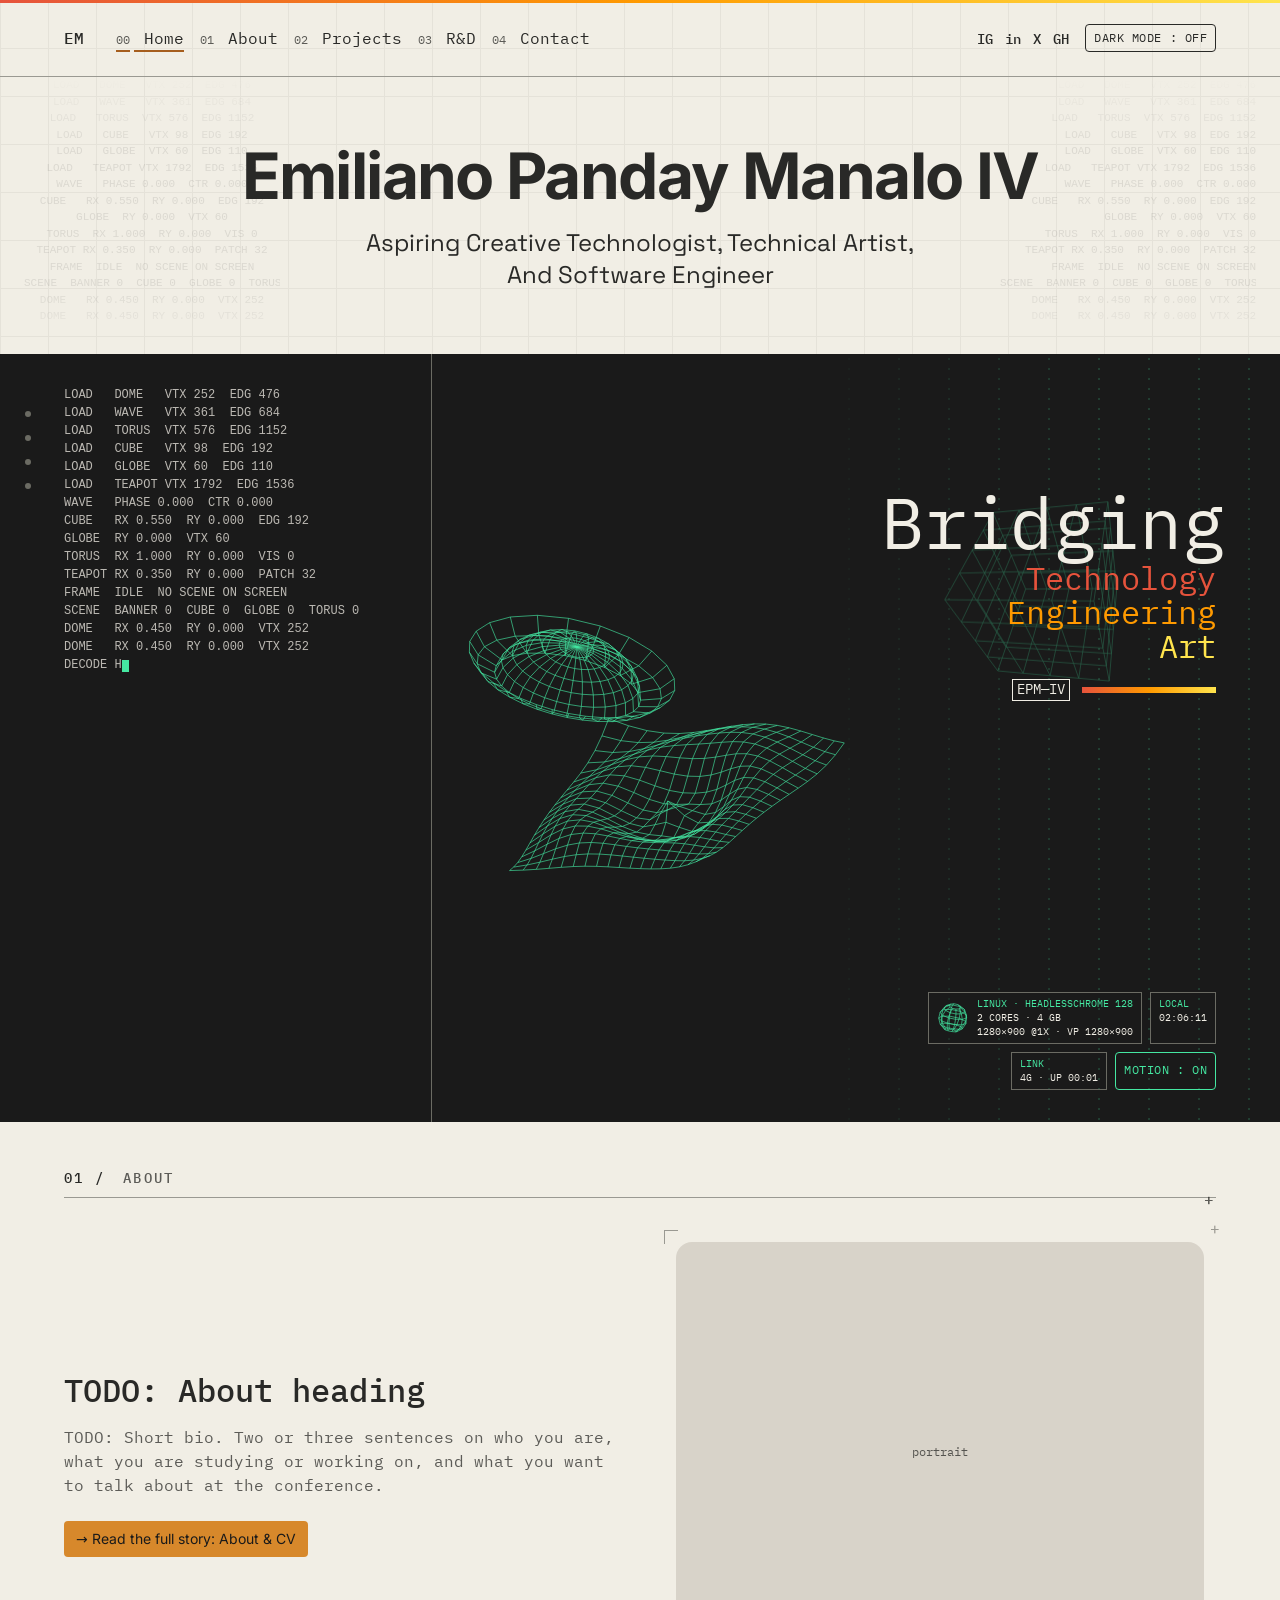
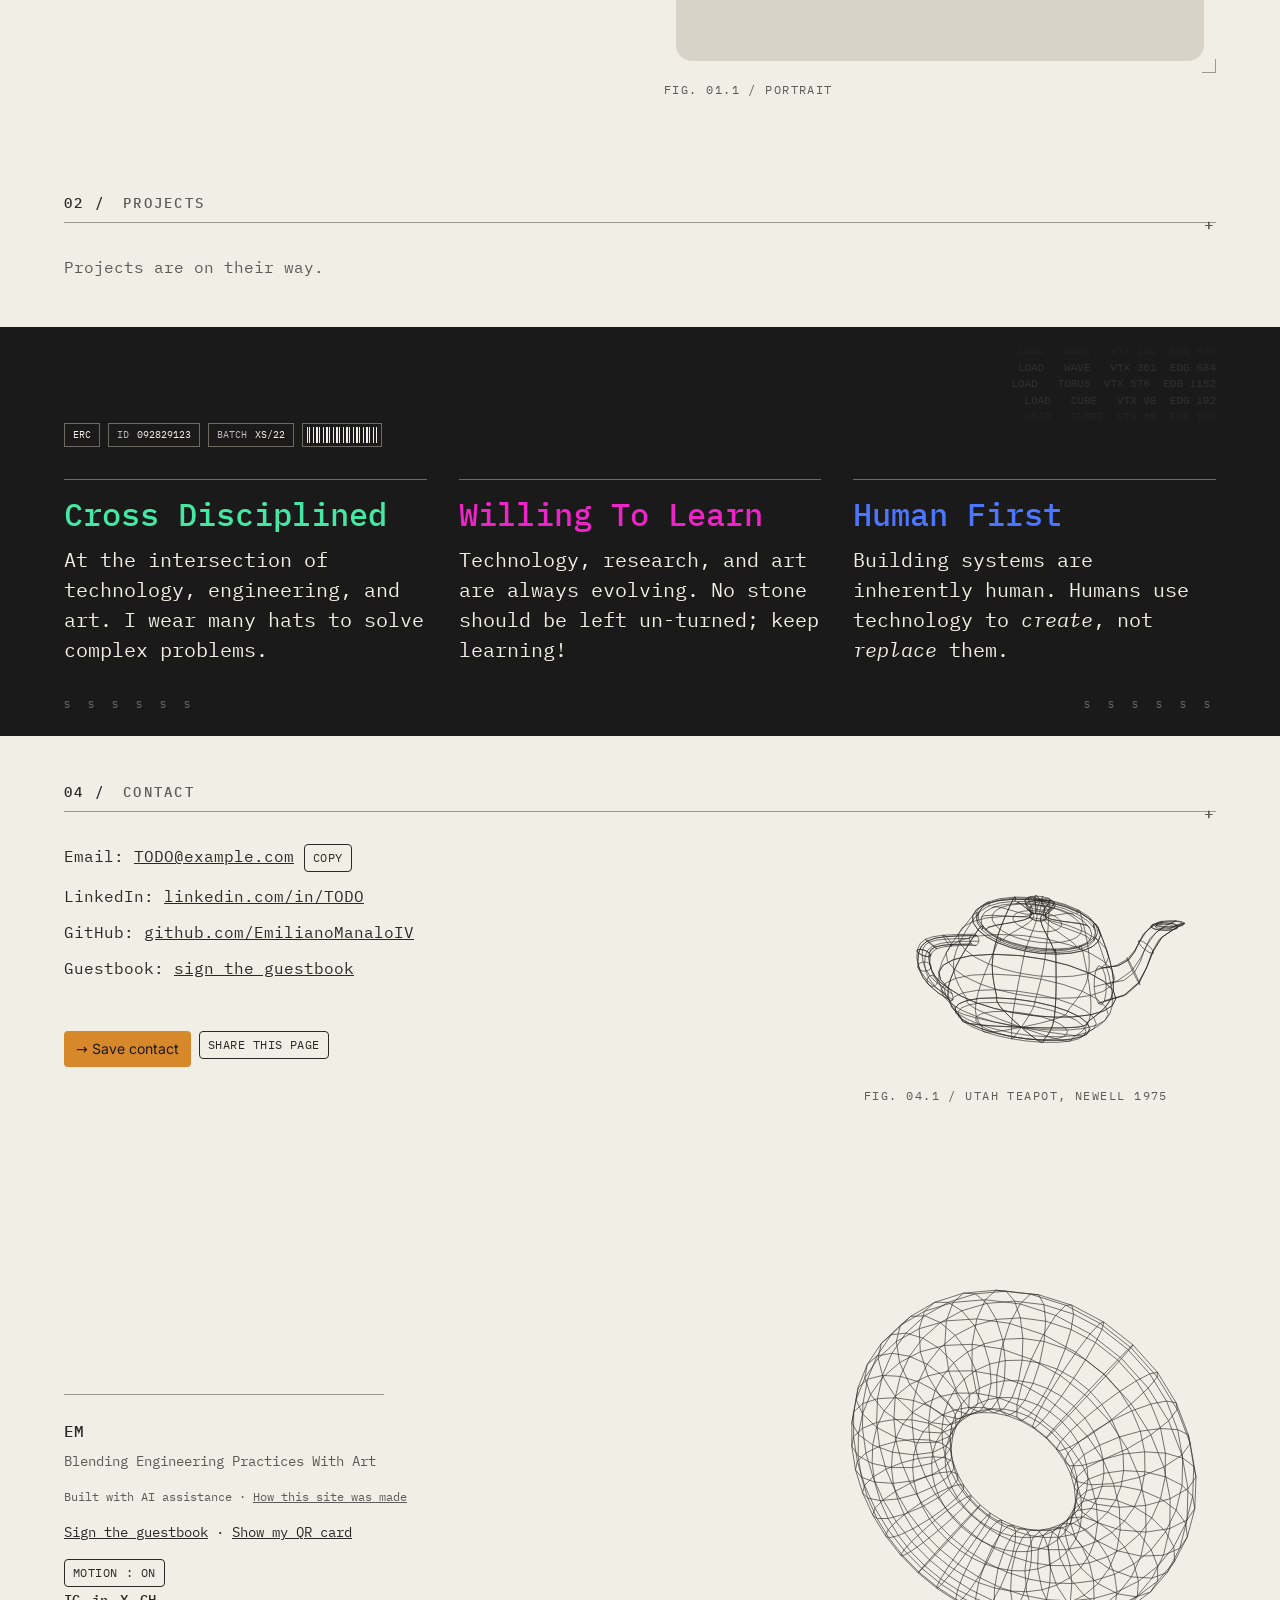
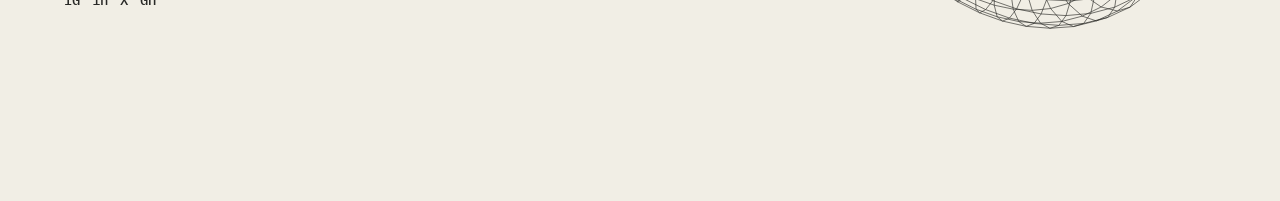
==== index.html @ 90114f0a "Add an AI-use disclosure and an Opinion tag for R&D posts (ADR 0013)  - every page's footer says "Bu" ====
<!doctype html>
<html lang="en">
<head>
  <meta charset="utf-8">
  <meta name="viewport" content="width=device-width, initial-scale=1">
  <title>Emiliano Panday Manalo IV</title>
  <meta name="description" content="Aspiring creative technologist, technical artist, and software engineer bridging technology, engineering, and art.">
  <link rel="canonical" href="https://emilianomanaloiv.github.io/">
  <link rel="icon" href="favicon.svg" type="image/svg+xml">
  <link rel="manifest" href="site.webmanifest">
  <meta name="theme-color" content="#f1eee5" media="(prefers-color-scheme: light)">
  <meta name="theme-color" content="#292927" media="(prefers-color-scheme: dark)">

  <meta property="og:type" content="website">
  <meta property="og:url" content="https://emilianomanaloiv.github.io/">
  <meta property="og:title" content="Emiliano Panday Manalo IV">
  <meta property="og:description" content="Aspiring creative technologist, technical artist, and software engineer bridging technology, engineering, and art.">
  <meta name="twitter:card" content="summary">

  <script src="js/theme.js"></script>
  <link rel="preload" href="assets/fonts/inter-latin-var.woff2" as="font" type="font/woff2" crossorigin>
  <link rel="preload" href="assets/fonts/ibm-plex-mono-latin-400.woff2" as="font" type="font/woff2" crossorigin>
  <link rel="stylesheet" href="styles.css">
  <link rel="modulepreload" href="js/geometry.js">
  <link rel="modulepreload" href="js/models.js">
  <script type="module" src="js/main.js"></script>
  <script type="module" src="js/ui.js"></script>
</head>
<body>
  <a class="skip-link" href="#main">Skip to content</a>

  <header class="site-header">
    <div class="read-progress" aria-hidden="true"></div>
    <canvas class="ambient-scene" data-scene="ambient" aria-hidden="true"></canvas>
    <div class="container">
      <a class="monogram" href="/" aria-label="Emiliano Panday Manalo IV, home">EM</a>
      <nav id="site-nav" aria-label="Primary">
        <ul class="nav-list">
          <li><a href="/#home"><span class="nav-index" aria-hidden="true">00</span> Home</a></li>
          <li><a href="/#about"><span class="nav-index" aria-hidden="true">01</span> About</a></li>
          <li><a href="/#projects"><span class="nav-index" aria-hidden="true">02</span> Projects</a></li>
          <li><a href="/rd/"><span class="nav-index" aria-hidden="true">03</span> R&amp;D</a></li>
          <li><a href="/#contact"><span class="nav-index" aria-hidden="true">04</span> Contact</a></li>
        </ul>
      </nav>
      <div class="header-tools">
        <!-- TODO(figma): replace text labels with the social icons exported from Figma. -->
        <ul class="socials" aria-label="Social profiles">
          <li><a href="https://www.instagram.com/TODO" data-link="instagram" aria-label="Instagram">IG</a></li>
          <li><a href="https://www.linkedin.com/in/TODO" data-link="linkedin" aria-label="LinkedIn">in</a></li>
          <li><a href="https://x.com/TODO" data-link="x" aria-label="X">X</a></li>
          <li><a href="https://github.com/EmilianoManaloIV" data-link="github" aria-label="GitHub">GH</a></li>
        </ul>
        <button class="toggle" type="button" id="theme-toggle" aria-pressed="false">Dark mode<span data-state aria-hidden="true">: off</span></button>
      </div>
    </div>
  </header>

  <nav class="section-rail" aria-label="Sections">
    <a href="#home" aria-label="Home"></a>
    <a href="#about" aria-label="About"></a>
    <a href="#projects" aria-label="Projects"></a>
    <a href="#contact" aria-label="Contact"></a>
  </nav>
  <a class="section-bar" href="#site-nav" data-section-bar><span data-section-label>00 / Home</span><span class="section-bar-menu">Menu <span aria-hidden="true">↑</span></span></a>

  <main id="main">
    <section id="home" class="hero">
      <!-- Faint copies of the banner console, filled by js/main.js (ADR 0008). -->
      <pre class="terminal-echo" aria-hidden="true"></pre>
      <pre class="terminal-echo" aria-hidden="true"></pre>
      <div class="container">
        <h1>Emiliano Panday Manalo IV</h1>
        <p data-text="home-subtitle">Aspiring Creative Technologist, Technical Artist, And Software Engineer</p>
      </div>
    </section>

    <section class="banner panel" aria-label="Bridging technology, engineering, and art">
      <div class="dot-field" aria-hidden="true"></div>
      <div class="container">
<pre class="terminal" aria-hidden="true">TRML                         LAB
VRS 02.190.01
OS SYS LOAD
OPERATION : RUN [99.5%] : PRP ALL
SET R ON FUN          HLD   A-2
SPC FUN               SPR   F-7
LFT                   SPN
WND UPD TO LVL 10/11  PRP   I-I</pre>
        <canvas class="banner-scene" data-scene="banner" aria-hidden="true"></canvas>
        <div class="banner-head">
          <canvas class="cube-scene" data-scene="cube" aria-hidden="true"></canvas>
          <p class="banner-words">
            <span class="visually-hidden">Bridging technology, engineering, and art</span>
            <span class="lead" aria-hidden="true" data-scramble>Bridging</span>
            <span class="w-tech" aria-hidden="true" data-scramble>Technology</span>
            <span class="w-eng" aria-hidden="true" data-scramble>Engineering</span>
            <span class="w-art" aria-hidden="true" data-scramble>Art</span>
          </p>
          <div class="norm-label" aria-hidden="true"><span class="norm-code">EPM—IV</span><span class="norm-bar"></span></div>
        </div>
        <div class="tech-labels">
          <div class="tech-label tech-label-core" aria-hidden="true">
            <canvas class="globe-scene" data-scene="globe"></canvas>
            <div><strong data-device="title">System Core V7</strong><span data-device="spec">Module sector 128</span><br><span data-device="display">Inspect due 2026-07</span></div>
          </div>
          <div class="tech-label" aria-hidden="true"><strong data-device="clock-title">Batch</strong><span data-device="clock">05-77</span></div>
          <div class="tech-label" aria-hidden="true"><strong data-device="link-title">Serial</strong><span data-device="link">09-2087-4</span></div>
          <button class="toggle" type="button" id="motion-toggle" data-motion-toggle aria-pressed="true">Motion<span data-state aria-hidden="true">: on</span></button>
        </div>
      </div>
    </section>

    <section id="about" class="section" data-label="01 — About">
      <div class="container">
        <h2 class="section-title"><span class="section-index" aria-hidden="true">01 /</span> About</h2>
        <article class="card">
          <div class="card-body">
            <h3 data-text="home-about-heading">TODO: About heading</h3>
            <p data-text="home-about-text">TODO: Short bio. Two or three sentences on who you are, what you are studying or working on, and what you want to talk about at the conference.</p>
            <ul class="tags">
              <li><a class="tag tag-link" href="/about/">Read the full story: About &amp; CV</a></li>
            </ul>
          </div>
          <figure class="card-media">
            <div class="frame">
              <!-- TODO: replace with a photo, e.g. <img src="assets/img/portrait.jpg" alt="..." width="800" height="600" loading="lazy">. -->
              <div class="slot" aria-hidden="true">portrait</div>
            </div>
            <figcaption>FIG. 01.1 / Portrait</figcaption>
          </figure>
        </article>
      </div>
    </section>

    <section id="projects" class="section" data-label="02 — Projects">
      <div class="container">
        <h2 class="section-title"><span class="section-index" aria-hidden="true">02 /</span> Projects</h2>
        <!-- The build (tools/build.mjs) fills this from the Projects discussions, newest first (ADR 0006). -->
        <div class="project-list"><!-- PROJECTS --></div>
        <p class="empty-state">Projects are on their way.</p>
      </div>
    </section>

    <section class="values panel" aria-label="Values">
      <pre class="terminal-echo" aria-hidden="true"></pre>
      <div class="container">
        <div class="barcode-strip" aria-hidden="true">
          <span class="tech-label">ERC</span>
          <span class="tech-label"><strong>ID</strong>092829123</span>
          <span class="tech-label"><strong>Batch</strong>XS/22</span>
          <span class="barcode"></span>
        </div>
        <div class="value">
          <h3 data-text="value-1-heading">Cross Disciplined</h3>
          <p data-text="value-1-text">At the intersection of technology, engineering, and art. I wear many hats to solve complex problems.</p>
        </div>
        <div class="value">
          <h3 data-text="value-2-heading">Willing To Learn</h3>
          <p data-text="value-2-text">Technology, research, and art are always evolving. No stone should be left un-turned; keep learning!</p>
        </div>
        <div class="value">
          <h3 data-text="value-3-heading">Human First</h3>
          <p data-text="value-3-text">Building systems are inherently human. Humans use technology to <em>create</em>, not <em>replace</em> them.</p>
        </div>
        <div class="ticks" aria-hidden="true"><span>S S S S S S</span><span>S S S S S S</span></div>
      </div>
    </section>

    <section id="contact" class="section" data-label="04 — Contact">
      <div class="container">
        <h2 class="section-title"><span class="section-index" aria-hidden="true">04 /</span> Contact</h2>
        <ul class="contact-list">
          <li>Email: <a href="mailto:TODO@example.com" data-link="email" data-link-text>TODO@example.com</a> <button class="action" type="button" data-link="email" data-copy-email="TODO@example.com" aria-label="Copy email address">Copy</button></li>
          <li>LinkedIn: <a href="https://www.linkedin.com/in/TODO" data-link="linkedin" data-link-text>linkedin.com/in/TODO</a></li>
          <li>GitHub: <a href="https://github.com/EmilianoManaloIV" data-link="github" data-link-text>github.com/EmilianoManaloIV</a></li>
          <li>Guestbook: <a href="/guestbook/">sign the guestbook</a></li>
        </ul>
        <ul class="tags">
          <li><a class="tag tag-link" href="emiliano-manalo.vcf" download>Save contact</a></li>
          <li><button class="action" type="button" data-share>Share this page</button></li>
        </ul>
        <p class="copy-status" role="status" data-copy-status></p>
        <figure class="model model-teapot">
          <canvas class="teapot-scene" data-scene="teapot" tabindex="0" role="img" aria-roledescription="3D model" aria-label="Utah teapot wireframe"></canvas>
          <figcaption>FIG. 04.1 / Utah teapot, Newell 1975</figcaption>
          <p class="model-controls"><span class="model-hint" aria-hidden="true">Drag or use arrow keys</span> <button class="toggle model-reset" type="button" data-reset>Reset view</button></p>
        </figure>
      </div>
    </section>
  </main>

  <footer class="site-footer">
    <div class="container">
      <div>
        <hr class="footer-rule">
        <p class="footer-brand">EM</p>
        <p class="footer-tagline">Blending Engineering Practices With Art</p>
        <p class="footer-ai">Built with AI assistance · <a href="/about/#made">How this site was made</a></p>
        <p class="footer-links"><a href="/guestbook/">Sign the guestbook</a> · <a href="/card/">Show my QR card</a></p>
        <p class="footer-motion"><button class="toggle" type="button" data-motion-toggle aria-pressed="true">Motion<span data-state aria-hidden="true">: on</span></button></p>
        <ul class="socials" aria-label="Social profiles">
          <li><a href="https://www.instagram.com/TODO" data-link="instagram" aria-label="Instagram">IG</a></li>
          <li><a href="https://www.linkedin.com/in/TODO" data-link="linkedin" aria-label="LinkedIn">in</a></li>
          <li><a href="https://x.com/TODO" data-link="x" aria-label="X">X</a></li>
          <li><a href="https://github.com/EmilianoManaloIV" data-link="github" aria-label="GitHub">GH</a></li>
        </ul>
      </div>
      <div class="model model-torus">
        <canvas class="torus-scene" data-scene="torus" tabindex="0" role="img" aria-roledescription="3D model" aria-label="Torus wireframe"></canvas>
        <p class="model-controls"><span class="model-hint" aria-hidden="true">Drag or use arrow keys</span> <button class="toggle model-reset" type="button" data-reset>Reset view</button></p>
      </div>
    </div>
  </footer>
</body>
</html>
---- styles.css ----
/* ==========================================================================
   Fonts: self-hosted latin subsets, SIL Open Font License (see assets/fonts/).
   ========================================================================== */
@font-face {
  font-family: "Inter";
  font-style: normal;
  font-weight: 100 900;
  font-display: swap;
  src: url("assets/fonts/inter-latin-var.woff2") format("woff2");
}

@font-face {
  font-family: "Space Grotesk";
  font-style: normal;
  font-weight: 300 700;
  font-display: swap;
  src: url("assets/fonts/space-grotesk-latin-var.woff2") format("woff2");
}

@font-face {
  font-family: "IBM Plex Mono";
  font-style: normal;
  font-weight: 400;
  font-display: swap;
  src: url("assets/fonts/ibm-plex-mono-latin-400.woff2") format("woff2");
}

@font-face {
  font-family: "IBM Plex Mono";
  font-style: italic;
  font-weight: 400;
  font-display: swap;
  src: url("assets/fonts/ibm-plex-mono-latin-400-italic.woff2") format("woff2");
}

@font-face {
  font-family: "IBM Plex Mono";
  font-style: normal;
  font-weight: 500;
  font-display: swap;
  src: url("assets/fonts/ibm-plex-mono-latin-500.woff2") format("woff2");
}

/* ==========================================================================
   Design tokens
   Colors: Figma "Branding Guide" variable collection.
   Type: Figma text styles and the inspected text layers.
   ========================================================================== */
:root {
  color-scheme: light;

  /* color/primary (Light mode) */
  --brand-background: #f1eee5;
  --brand-text-dark: #292927;
  --brand-text-light: rgb(41 41 39 / 0.75);
  --brand-text-flipped: #f1eee5;
  --brand-text-flipped-light: rgb(241 238 229 / 0.75);
  --brand-accent-light: #d7882b;
  --brand-accent-dark: #a65e1e;

  /* color/signal (same in both modes) */
  --brand-mint: #45e8a2;
  --brand-magenta: #ed24c7;
  --brand-blue: #4c76ff;
  --brand-red: #e6533c;
  --brand-amber: #ff9a00;
  --brand-yellow: #ffe44d;

  /* color/supporting (same in both modes) */
  --brand-stone: #d8d3c9;
  --brand-slate: #6b6b63;
  --brand-silver: #9a9992;
  --brand-charcoal: #1a1a1a;

  /* Roles. Dark panels stay charcoal in both themes, so their ink is fixed. */
  --color-bg: var(--brand-background);
  --color-ink: var(--brand-text-dark);
  --color-ink-muted: var(--brand-text-light);
  --color-rule: var(--brand-silver);
  --color-slot: var(--brand-stone);
  --color-panel: var(--brand-charcoal);
  --color-panel-ink: #f1eee5;
  --color-panel-ink-muted: rgb(241 238 229 / 0.75);
  --color-panel-rule: var(--brand-slate);
  --color-tag-primary: var(--brand-accent-light);
  /* Text on the orange link buttons is near-black: cream on #d7882b is only 2.4:1,
     near-black is 6.2:1 (WCAG AA 4.5:1). Pre-launch audit, ADR 0012. */
  --color-tag-primary-ink: #1a1a1a;
  /* The accent-dark tag background, darkened slightly so cream text passes AA:
     #a65e1e gives 4.27:1, #9c581c gives 4.73:1. */
  --color-tag: #9c581c;
  --color-tag-ink: #f1eee5;
  --color-focus: var(--brand-blue);
  /* Current-position cues (nav underline, active rail dot) and the other rail dots.
     Each keeps 3:1 against the page and the charcoal banner (WCAG 1.4.11, ADR 0012). */
  --color-marker: var(--brand-accent-dark);
  --color-rail: var(--brand-slate);

  /* Families */
  --font-display: "Inter", system-ui, -apple-system, "Segoe UI", Roboto, sans-serif;
  --font-sub: "Space Grotesk", system-ui, -apple-system, "Segoe UI", Roboto, sans-serif;
  --font-mono: "IBM Plex Mono", ui-monospace, "Cascadia Mono", Consolas, monospace;

  /* Sizes: Figma desktop values are the maximums. */
  --text-name: clamp(2.25rem, 1rem + 5vw, 4rem);         /* h1: Inter Bold 64 */
  --text-subtitle: clamp(1.125rem, 0.9rem + 1vw, 1.5rem); /* SubTitle: 24 */
  --text-header: clamp(1.5rem, 1.1rem + 1.5vw, 2rem);     /* Header: 32 */
  --text-subheader: clamp(1rem, 0.85rem + 0.6vw, 1.25rem); /* SubHeader: 20 */
  --text-banner: clamp(3rem, 1rem + 5vw, 4.5rem);
  --text-body: 1rem;
  --text-small: 0.875rem;
  --text-xs: 0.75rem;

  /* Space and shape */
  --space-1: 0.25rem;
  --space-2: 0.5rem;
  --space-3: 0.75rem;
  --space-4: 1rem;
  --space-6: 1.5rem;
  --space-8: 2rem;
  --space-12: 3rem;
  --space-16: 4rem;
  --space-24: 6rem;
  --radius-sm: 4px;
  --radius-md: 16px;
  --content-max: 72rem; /* 1152px, the Figma desktop content width */
  --gutter: clamp(1rem, 5vw, 4rem);
}

/* Figma Branding Guide, Dark mode. Applied by the toggle or the system setting. */
:root[data-theme="dark"] {
  color-scheme: dark;
  --brand-background: #292927;
  --brand-text-dark: #f1eee5;
  --brand-text-light: rgb(241 238 229 / 0.75);
  --brand-text-flipped: #292927;
  --brand-text-flipped-light: rgb(41 41 39 / 0.75);
  --color-slot: #3a3a37;
  --color-marker: var(--brand-accent-light);
  --color-rail: var(--brand-silver);
}

@media (prefers-color-scheme: dark) {
  :root:not([data-theme="light"]) {
    color-scheme: dark;
    --brand-background: #292927;
    --brand-text-dark: #f1eee5;
    --brand-text-light: rgb(241 238 229 / 0.75);
    --brand-text-flipped: #292927;
    --brand-text-flipped-light: rgb(41 41 39 / 0.75);
    --color-slot: #3a3a37;
    --color-marker: var(--brand-accent-light);
    --color-rail: var(--brand-silver);
  }
}

/* ==========================================================================
   Base
   ========================================================================== */
*,
*::before,
*::after {
  box-sizing: border-box;
}

html {
  -webkit-text-size-adjust: 100%;
}

@media (prefers-reduced-motion: no-preference) {
  html {
    scroll-behavior: smooth;
  }
}

body {
  margin: 0;
  background: var(--color-bg);
  color: var(--color-ink);
  font-family: var(--font-mono);
  font-size: var(--text-body);
  line-height: 1.5;
}

/* Page-wide drafting grid (ADR 0008), fixed behind the page; dark panels cover it.
   While motion is on it drifts one cell diagonally every 40 seconds, which loops
   seamlessly, and it moves slower than the page while scrolling. The two use the
   separate `translate` and `transform` properties, so they combine. */
body::before {
  content: "";
  position: fixed;
  top: -48px;
  left: 0;
  right: -48px;
  z-index: -1;
  height: calc(100vh + 192px);
  background:
    linear-gradient(var(--color-rule) 1px, transparent 1px) 0 0 / 48px 48px,
    linear-gradient(90deg, var(--color-rule) 1px, transparent 1px) 0 0 / 48px 48px;
  opacity: 0.14;
  pointer-events: none;
}

html.js-ready:not(.motion-off) body::before {
  animation: grid-ambient 40s linear infinite;
}

@keyframes grid-ambient {
  from {
    translate: 0 0;
  }
  to {
    translate: -48px 48px;
  }
}

@media screen and (prefers-reduced-motion: no-preference) {
  @supports (animation-timeline: scroll()) {
    html:not(.motion-off) body::before {
      animation: grid-drift linear both;
      animation-timeline: scroll(root);
    }

    html.js-ready:not(.motion-off) body::before {
      animation: grid-drift linear both, grid-ambient 40s linear infinite;
      animation-timeline: scroll(root), auto;
    }
  }
}

@keyframes grid-drift {
  to {
    transform: translateY(-96px);
  }
}

img,
svg,
canvas {
  display: block;
  max-width: 100%;
}

a {
  color: inherit;
}

:focus-visible {
  outline: 2px solid var(--color-focus);
  outline-offset: 3px;
}

h1,
h2,
h3 {
  margin: 0;
  line-height: 1.15;
}

p {
  margin: 0;
}

button {
  font: inherit;
  color: inherit;
}

.visually-hidden {
  position: absolute;
  width: 1px;
  height: 1px;
  overflow: hidden;
  clip-path: inset(50%);
  white-space: nowrap;
}

.skip-link {
  position: absolute;
  left: var(--space-4);
  top: -3rem;
  padding: var(--space-2) var(--space-4);
  background: var(--color-panel);
  color: var(--color-panel-ink);
  z-index: 10;
}

.skip-link:focus {
  top: var(--space-4);
}

/* Reading progress (ADR 0009): visibility of system status. It reports where the
   reader is, so it is a status display rather than decorative motion: it follows
   scrolling under reduced motion and with motion off too. Browsers without scroll
   timelines simply don't show it. */
.read-progress {
  display: none;
}

@supports (animation-timeline: scroll()) {
  .read-progress {
    position: fixed;
    top: 0;
    left: 0;
    right: 0;
    z-index: 20;
    display: block;
    height: 3px;
    background: linear-gradient(90deg, var(--brand-red), var(--brand-amber), var(--brand-yellow));
    transform-origin: 0 50%;
    pointer-events: none;
    animation: read-progress linear both;
    animation-timeline: scroll(root);
  }
}

@keyframes read-progress {
  from {
    transform: scaleX(0);
  }
}

/* Print (pre-launch audit, ADR 0012). Browsers drop page backgrounds when printing,
   so cream text (dark theme, dark panels) would vanish on white paper. Print is
   always black on white, decoration and controls are left out, and outside links
   show their address, so a printed About & CV page stays useful. The roles are set
   with a high-specificity selector to beat both theme blocks. */
@media print {
  :root:root:root {
    color-scheme: light;
    --color-bg: #fff;
    --color-ink: #000;
    --color-ink-muted: #333;
    --color-rule: #999;
    --color-slot: #eee;
    --color-panel: #fff;
    --color-panel-ink: #000;
    --color-panel-ink-muted: #333;
    --color-panel-rule: #999;
    /* Signal colours (value headings, labels) print as plain black. */
    --brand-mint: #000;
    --brand-magenta: #000;
    --brand-blue: #000;
    --brand-red: #000;
    --brand-amber: #000;
    --brand-yellow: #000;
    /* Tags lose their coloured background on paper, so they print as outlines. */
    --color-tag: #fff;
    --color-tag-ink: #000;
    --color-tag-primary: #fff;
    --color-tag-primary-ink: #000;
  }

  .tag {
    border: 1px solid #000;
  }

  body::before,
  .read-progress,
  .ambient-scene,
  .skip-link,
  .site-header,
  .section-rail,
  .section-bar,
  .banner,
  .terminal-echo,
  .model,
  .toggle,
  .action,
  .barcode-strip,
  .ticks,
  .footer-motion,
  .torus-scene {
    display: none !important;
  }

  :is(.prose, .entry-list, .socials, .card-body) a[href^="http"]::after {
    content: " (" attr(href) ")";
    font-size: 0.85em;
    word-break: break-all;
  }

  .card,
  .entry-list li {
    break-inside: avoid;
  }
}

.container {
  width: 100%;
  max-width: calc(var(--content-max) + 2 * var(--gutter));
  margin-inline: auto;
  padding-inline: var(--gutter);
}

/* Empty image slot shown until real artwork is supplied. */
.slot {
  display: grid;
  place-items: center;
  aspect-ratio: 544 / 432;
  border-radius: var(--radius-md);
  background: var(--color-slot);
  color: var(--color-ink-muted);
  font-size: var(--text-xs);
}

/* Small bordered control: theme and motion toggles, copy and share actions. */
.toggle,
.action {
  display: inline-flex;
  align-items: center;
  gap: var(--space-2);
  padding: var(--space-1) var(--space-2);
  border: 1px solid currentColor;
  border-radius: var(--radius-sm);
  background: transparent;
  font-family: var(--font-mono);
  font-size: var(--text-xs);
  letter-spacing: 0.04em;
  text-transform: uppercase;
  cursor: pointer;
}

/* Toggles need js/main.js, so hide them until it has run.
   Canvases stay empty without JavaScript, so hide them in that case too. */
html:not(.js-ready) .toggle,
html:not(.ui-ready) .action,
html:not(.ui-ready) .section-rail,
html:not(.ui-ready) .section-bar,
html:not(.js) canvas[data-scene],
html:not(.js) .model {
  display: none;
}

/* Copy feedback, in the reference boards' status-chip style: a mint dot carries
   the state, the text stays ink for contrast. */
.copy-status {
  display: inline-flex;
  align-items: center;
  gap: 0.5em;
  font-family: var(--font-mono);
  font-size: var(--text-xs);
  letter-spacing: 0.08em;
  text-transform: uppercase;
}

.copy-status:not(:empty)::before {
  content: "";
  width: 6px;
  height: 6px;
  border-radius: 50%;
  background: var(--brand-mint);
}

/* Reserves its line so feedback never shifts the layout. */
.copy-status {
  min-height: 1.6em;
  margin-top: var(--space-4);
}

/* Wayfinding: a dot rail on wide screens, a sticky section bar on phones. */
.section-rail,
.section-bar {
  display: none;
}

@media (min-width: 1280px) {
  .section-rail {
    position: fixed;
    top: 50%;
    left: 1rem;
    z-index: 5;
    display: flex;
    flex-direction: column;
    transform: translateY(-50%);
  }

  /* 6px dots inside 24px targets (WCAG 2.5.8). Their colours keep 3:1 against
     the page in either theme and the charcoal banner (tested, ADR 0012). */
  .section-rail a {
    width: 24px;
    height: 24px;
    padding: 9px;
    background: var(--color-rail);
    background-clip: content-box;
    border-radius: 12px;
    transition: height 0.2s;
  }

  .section-rail a[aria-current="true"] {
    height: 40px;
    background-color: var(--color-marker);
  }
}

@media (max-width: 799px) {
  .section-bar {
    position: fixed;
    inset: 0 0 auto;
    z-index: 10;
    display: flex;
    justify-content: space-between;
    padding: var(--space-2) var(--gutter);
    border-bottom: 1px solid var(--color-rule);
    background: var(--color-bg);
    font-size: var(--text-xs);
    letter-spacing: 0.12em;
    text-decoration: none;
    text-transform: uppercase;
    visibility: hidden;
    transform: translateY(-100%);
    transition: transform 0.2s, visibility 0.2s;
  }

  .section-bar.is-visible {
    visibility: visible;
    transform: none;
  }

  .section-bar-menu {
    color: var(--color-ink-muted);
  }

  /* Anchors and keyboard focus land below the bar, not under it. */
  html {
    scroll-padding-top: 3rem;
  }
}

@media (prefers-reduced-motion: reduce) {
  .section-rail a,
  .section-bar {
    transition: none;
  }
}

/* ==========================================================================
   Header and nav. Mobile: stacked list, as in the Figma mobile frame.
   ========================================================================== */
.site-header {
  border-bottom: 1px solid var(--color-rule);
}

.site-header .container {
  display: flex;
  flex-direction: column;
  gap: var(--space-4);
  padding-block: var(--space-6);
}

.monogram {
  font-weight: 500;
  text-decoration: none;
}

.nav-list,
.socials {
  display: flex;
  margin: 0;
  padding: 0;
  list-style: none;
}

/* Phones: a compact two-column grid keeps the hero on the first screen. */
.nav-list {
  display: grid;
  grid-template-columns: 1fr 1fr;
  gap: var(--space-2) var(--space-4);
}

.nav-index {
  margin-right: var(--space-1);
  color: var(--color-ink-muted);
  font-size: var(--text-xs);
}

.nav-list a[aria-current] {
  text-decoration: underline;
  text-decoration-color: var(--color-marker);
  text-decoration-thickness: 2px;
  text-underline-offset: 0.35em;
}

.nav-list a {
  text-decoration: none;
}

.nav-list a:hover {
  text-decoration: underline;
}

.header-tools {
  display: flex;
  align-items: center;
  gap: var(--space-4);
}

.socials {
  gap: var(--space-3);
}

.socials a {
  font-size: var(--text-small);
  font-weight: 500;
  text-decoration: none;
}

/* ==========================================================================
   Hero
   ========================================================================== */
.hero {
  padding-block: var(--space-16);
  text-align: center;
}

.hero h1 {
  font-family: var(--font-display);
  font-size: var(--text-name);
  font-weight: 700;
  line-height: 1.1;
  letter-spacing: -0.025em;
}

.hero p {
  max-width: 36rem;
  margin: var(--space-4) auto 0;
  font-family: var(--font-sub);
  font-size: var(--text-subtitle);
  line-height: 1.3;
}

/* ==========================================================================
   Dark panels
   ========================================================================== */
.panel {
  background: var(--color-panel);
  color: var(--color-panel-ink);
}

/* Banner: full-height console on the left, wireframe scene, the "Bridging"
   head with a cube behind it, and technical labels. */
.banner {
  position: relative;
  overflow: hidden;
}

.banner .container {
  position: relative;
  display: grid;
  grid-template-areas:
    "head"
    "art"
    "term"
    "labels";
  gap: var(--space-6);
  padding-block: var(--space-8);
}

/* Dot-matrix columns behind the right side, after the "Illusion" reference. */
.dot-field {
  position: absolute;
  inset: 0 0 0 auto;
  width: 38%;
  /* The dimming lives in the dot color, not opacity, so the scan band can be brighter. */
  background: radial-gradient(circle, color-mix(in srgb, var(--brand-mint) 18%, transparent) 1px, transparent 1.6px) 0 0 / 10px 10px;
  -webkit-mask-image: repeating-linear-gradient(90deg, #000 0 10px, transparent 10px 50px),
    linear-gradient(90deg, transparent, #000 60%);
  mask-image: repeating-linear-gradient(90deg, #000 0 10px, transparent 10px 50px),
    linear-gradient(90deg, transparent, #000 60%);
  -webkit-mask-composite: source-in;
  mask-composite: intersect;
  pointer-events: none;
}

/* A brighter band of the same dots scans up and down the columns while motion is on. */
.dot-field::before {
  content: "";
  position: absolute;
  inset: 0;
  background: radial-gradient(circle, color-mix(in srgb, var(--brand-mint) 55%, transparent) 1px, transparent 1.6px) 0 0 / 10px 10px;
  -webkit-mask: linear-gradient(transparent 40%, #000 50%, transparent 60%) 0 100% / 100% 300% no-repeat;
  mask: linear-gradient(transparent 40%, #000 50%, transparent 60%) 0 100% / 100% 300% no-repeat;
  opacity: 0;
}

/* mask-position repaints, so the shimmer runs only on wider screens. */
@media (min-width: 800px) {
  html.js-ready:not(.motion-off) .dot-field::before {
    opacity: 1;
    animation: dot-scan 7s ease-in-out infinite alternate;
  }
}

@keyframes dot-scan {
  from {
    -webkit-mask-position: 0 100%;
    mask-position: 0 100%;
  }
  to {
    -webkit-mask-position: 0 0;
    mask-position: 0 0;
  }
}

/* On phones the banner stacks, so the dots sit only behind the headline, fading out
   before the wireframe, console, and labels below it. */
@media (max-width: 799px) {
  .dot-field {
    inset: 0 0 auto auto;
    width: 70%;
    height: 17rem;
    -webkit-mask-image: repeating-linear-gradient(90deg, #000 0 10px, transparent 10px 50px),
      linear-gradient(90deg, transparent, #000 60%), linear-gradient(#000 55%, transparent);
    mask-image: repeating-linear-gradient(90deg, #000 0 10px, transparent 10px 50px),
      linear-gradient(90deg, transparent, #000 60%), linear-gradient(#000 55%, transparent);
  }
}

.terminal {
  grid-area: term;
  min-width: 0;
  height: 18em;
  margin: 0;
  overflow: hidden;
  font-size: 0.6875rem;
  line-height: 1.5;
  color: var(--color-panel-ink-muted);
  white-space: pre;
}

.terminal .cursor {
  display: inline-block;
  width: 0.6em;
  height: 1em;
  vertical-align: text-bottom;
  background: var(--brand-mint);
  animation: blink 1s steps(1) infinite;
}

.motion-off .terminal .cursor {
  animation: none;
}

@keyframes blink {
  50% {
    opacity: 0;
  }
}

/* Console echoes (ADR 0008): faint, decorative copies of the console's finished
   lines in empty space beside the name and above the values. Hidden on phones. */
/* clip, not hidden: a hidden overflow would become the scroll container that the
   scroll reveals measure against, and they would stop following the page. */
.hero,
.page-hero,
.values {
  position: relative;
  isolation: isolate;
  overflow: clip;
}

.terminal-echo {
  display: none;
  position: absolute;
  z-index: -1;
  margin: 0;
  overflow: hidden;
  font-size: 0.6875rem;
  line-height: 1.5;
  white-space: pre;
  opacity: 0.1;
  pointer-events: none;
  -webkit-user-select: none;
  user-select: none;
  -webkit-mask-image: linear-gradient(transparent, #000 25%, #000 75%, transparent);
  mask-image: linear-gradient(transparent, #000 25%, #000 75%, transparent);
}

html.js-ready:not(.motion-off) .terminal-echo {
  animation: echo-drift 9s ease-in-out infinite alternate;
}

@keyframes echo-drift {
  to {
    transform: translateY(-1.5em);
  }
}

.banner-scene {
  grid-area: art;
  width: 100%;
  aspect-ratio: 4 / 3;
  color: var(--brand-mint);
}

.banner-head {
  grid-area: head;
  position: relative;
  padding-block: var(--space-4);
}

.cube-scene {
  position: absolute;
  inset: 0;
  width: 100%;
  height: 100%;
  color: var(--brand-mint);
  opacity: 0.35;
}

.banner-words,
.norm-label {
  position: relative;
}

.banner-words {
  font-size: var(--text-banner);
  line-height: 1.05;
}

.banner-words span:not(.visually-hidden) {
  display: block;
}

.banner-words .w-tech,
.banner-words .w-eng,
.banner-words .w-art {
  font-size: 0.45em;
}

.banner-words .w-tech {
  color: var(--brand-red);
}

.banner-words .w-eng {
  color: var(--brand-amber);
}

.banner-words .w-art {
  color: var(--brand-yellow);
}

/* Norm label with a gradient bar, after the "10918-1" mark in the references. */
.norm-label {
  display: flex;
  align-items: center;
  gap: var(--space-3);
  margin-top: var(--space-4);
}

.norm-code {
  padding: 0 var(--space-1);
  border: 1px solid var(--color-panel-ink);
  font-size: var(--text-small);
  line-height: 1.4;
}

.norm-bar {
  width: min(10rem, 40%);
  height: 6px;
  background: linear-gradient(90deg, var(--brand-red), var(--brand-amber), var(--brand-yellow));
}

.tech-labels {
  grid-area: labels;
  display: flex;
  flex-wrap: wrap;
  align-items: stretch;
  gap: var(--space-2);
  font-size: 0.625rem;
  line-height: 1.4;
  text-transform: uppercase;
}

.tech-label {
  padding: var(--space-1) var(--space-2);
  border: 1px solid var(--color-panel-rule);
}

.tech-label strong {
  display: block;
  color: var(--brand-mint);
  font-weight: 400;
}

.tech-label-core {
  display: flex;
  align-items: center;
  gap: var(--space-2);
}

.globe-scene {
  flex: none;
  width: 2rem;
  height: 2rem;
  color: var(--brand-mint);
}

.tech-labels .toggle {
  color: var(--brand-mint);
}

/* Values strip */
.values .container {
  display: grid;
  gap: var(--space-8);
  padding-block: var(--space-12) var(--space-6);
}

.barcode-strip {
  grid-column: 1 / -1;
  display: flex;
  flex-wrap: wrap;
  align-items: stretch;
  gap: var(--space-2);
  font-size: 0.625rem;
  line-height: 1.4;
  text-transform: uppercase;
}

.barcode-strip .tech-label strong {
  display: inline;
  margin-right: var(--space-2);
  color: var(--color-panel-ink-muted);
}

.barcode {
  width: 5rem;
  min-height: 1.5rem;
  padding: 3px 4px;
  border: 1px solid var(--color-panel-rule);
  background: repeating-linear-gradient(
    90deg,
    var(--color-panel-ink) 0 1px,
    transparent 1px 3px,
    var(--color-panel-ink) 3px 5px,
    transparent 5px 6px,
    var(--color-panel-ink) 6px 7px,
    transparent 7px 10px
  );
  background-clip: content-box;
}

.ticks {
  grid-column: 1 / -1;
  display: flex;
  justify-content: space-between;
  color: var(--brand-slate);
  font-size: 0.625rem;
  letter-spacing: 0.6em;
}

.value {
  border-top: 1px solid var(--color-panel-rule);
  padding-top: var(--space-4);
}

.value h3 {
  margin-bottom: var(--space-3);
  font-size: var(--text-header);
  font-weight: 500;
}

.value p {
  font-size: var(--text-subheader);
}

.barcode-strip + .value h3 {
  color: var(--brand-mint);
}

.barcode-strip + .value + .value h3 {
  color: var(--brand-magenta);
}

.barcode-strip + .value + .value + .value h3 {
  color: var(--brand-blue);
}

/* ==========================================================================
   Scroll reveals (ADR 0008). Each section's blocks slide up and fade in as they
   enter the screen, driven by scrolling itself, so no script is needed. The
   values arrive one after another, and their headings wipe on like a scan line.
   Browsers without view timelines, reduced motion, the motion toggle, and print
   all get the page as is: nothing is hidden outside these rules. Every range ends
   by "entry 100%", which any block with content below it always reaches.
   ========================================================================== */
@media screen and (prefers-reduced-motion: no-preference) {
  @supports (animation-timeline: view()) {
    html:not(.motion-off) :is(.section > .container > :not(.project-list), .project-list > .card, .values .value) {
      animation: reveal linear both;
      animation-timeline: view();
      animation-range: entry 0% entry 70%;
    }

    html:not(.motion-off) .barcode-strip + .value + .value {
      animation-range: entry 20% entry 90%;
    }

    html:not(.motion-off) .barcode-strip + .value + .value + .value {
      animation-range: entry 40% entry 100%;
    }

    html:not(.motion-off) .section > .container > .section-title {
      animation: reveal linear both, rule-draw linear both;
      animation-timeline: view(), view();
      animation-range: entry 0% entry 70%, entry 10% entry 100%;
    }

    html:not(.motion-off) .values .value h3 {
      animation: wipe linear both;
      animation-timeline: view();
      animation-range: entry 40% entry 100%;
    }
  }
}

@keyframes reveal {
  from {
    opacity: 0;
    transform: translateY(2rem);
  }
}

@keyframes rule-draw {
  from {
    background-size: 0 1px;
  }
}

@keyframes wipe {
  from {
    clip-path: inset(0 100% 0 0);
  }
}

/* ==========================================================================
   Content sections and cards
   ========================================================================== */
.section {
  padding-block: var(--space-12);
}

/* Numbered mono section labels: "01 / ABOUT". */
/* Section markers (ADR 0009): wayfinding in the FIG-label style. Each title ends in
   a registration mark, and its rule draws in during the reveal. (A counted section
   code was tried and dropped: unnumbered panels made it disagree with the "04 /"
   index beside it, and a wrong number is worse than none.) */
.section-title {
  position: relative;
  margin-bottom: var(--space-8);
  padding-bottom: var(--space-3);
  background: linear-gradient(var(--color-rule), var(--color-rule)) left bottom / 100% 1px no-repeat;
  font-family: var(--font-mono);
  font-size: var(--text-small);
  font-weight: 500;
  color: var(--color-ink-muted);
  text-transform: uppercase;
  letter-spacing: 0.16em;
}

.section-index {
  margin-right: var(--space-2);
  color: var(--color-ink);
}

/* High-contrast mode and print drop backgrounds, so the rule falls back to a border. */
@media (forced-colors: active), print {
  .section-title {
    border-bottom: 1px solid;
  }
}

.section-title::after {
  content: "+";
  content: "+" / "";
  position: absolute;
  right: 0;
  bottom: -0.55em;
  color: var(--color-ink-muted);
  font-size: var(--text-body);
  line-height: 1;
}

.card {
  display: grid;
  gap: var(--space-6);
  align-items: center;
}

.card + .card {
  margin-top: var(--space-16);
}

.card h3 {
  margin-bottom: var(--space-4);
  font-size: var(--text-header);
  font-weight: 500;
}

.card-media {
  margin: 0;
}

.card-media figcaption {
  margin-top: var(--space-2);
  color: var(--color-ink-muted);
  font-size: var(--text-xs);
  letter-spacing: 0.12em;
  text-transform: uppercase;
}

/* Corner brackets and a crosshair mark around media, after the references. */
.frame {
  position: relative;
  padding: var(--space-3);
  --bracket: linear-gradient(var(--brand-silver), var(--brand-silver));
  background:
    var(--bracket) top left / 14px 1px no-repeat,
    var(--bracket) top left / 1px 14px no-repeat,
    var(--bracket) bottom right / 14px 1px no-repeat,
    var(--bracket) bottom right / 1px 14px no-repeat,
    var(--bracket) bottom left / 0 1px no-repeat,
    var(--bracket) bottom left / 1px 0 no-repeat,
    var(--bracket) top right / 0 1px no-repeat,
    var(--bracket) top right / 1px 0 no-repeat;
  transition: background-size 0.25s ease-out;
}

/* Affordance and feedback (ADR 0009): pointing at or tabbing into a card closes its
   frame brackets in, so it is clear the card responds. */
.card:hover .frame,
.card:focus-within .frame {
  background-size: 28px 1px, 1px 28px, 28px 1px, 1px 28px, 28px 1px, 1px 28px, 28px 1px, 1px 28px;
}

.frame::after {
  content: "+";
  content: "+" / "";
  position: absolute;
  top: -0.6em;
  right: -0.25em;
  color: var(--brand-silver);
  font-size: var(--text-body);
  line-height: 1;
}

.card-media img,
.card-media video {
  display: block;
  width: 100%;
  height: auto;
  border-radius: var(--radius-md);
}

.card-media video {
  background: var(--color-slot);
}

.card-body > p {
  color: var(--color-ink-muted);
}

.card-body > p + p {
  margin-top: var(--space-3);
}

.tags {
  display: flex;
  flex-wrap: wrap;
  gap: var(--space-2);
  margin: var(--space-6) 0 0;
  padding: 0;
  list-style: none;
}

.tag {
  display: inline-block;
  padding: var(--space-1) var(--space-2);
  border-radius: var(--radius-sm);
  background: var(--color-tag);
  color: var(--color-tag-ink);
  font-family: var(--font-display);
  font-size: var(--text-small);
  line-height: 1.4;
}

.tag-link {
  padding: var(--space-2) var(--space-3);
  background: var(--color-tag-primary);
  color: var(--color-tag-primary-ink);
  text-decoration: none;
}

/* Decorative arrow; the empty alt text keeps screen readers from announcing it. */
.tag-link::before {
  content: "\2192\00a0";
  content: "\2192\00a0" / "";
  display: inline-block;
  transition: transform 0.2s ease-out;
}

.tag-link:hover {
  text-decoration: underline;
}

/* The arrow nudges forward on hover or keyboard focus: this goes somewhere. */
.tag-link:hover::before,
.tag-link:focus-visible::before {
  transform: translateX(3px);
}

.contact-list {
  display: grid;
  gap: var(--space-3);
  margin: 0;
  padding: 0;
  list-style: none;
}

/* ==========================================================================
   Subpages: About & CV, R&D, posts, 404 (ADR 0004)
   ========================================================================== */
.page-hero {
  padding-block: var(--space-16) var(--space-8);
  border-bottom: 1px solid var(--color-rule);
}

.page-hero h1,
.post h1 {
  font-family: var(--font-display);
  font-size: var(--text-name);
  font-weight: 700;
  line-height: 1.1;
  letter-spacing: -0.025em;
}

.eyebrow {
  margin-bottom: var(--space-4);
  color: var(--color-ink-muted);
  font-size: var(--text-xs);
  letter-spacing: 0.12em;
  text-transform: uppercase;
}

.lede {
  max-width: 40rem;
  margin-top: var(--space-4);
  font-family: var(--font-sub);
  font-size: var(--text-subtitle);
  line-height: 1.35;
}

/* Long-form text: a readable measure and quiet structure. */
.prose {
  max-width: 68ch;
}

.prose > * + * {
  margin-top: var(--space-4);
}

.prose h2 {
  margin-top: var(--space-12);
  font-size: var(--text-header);
  font-weight: 500;
}

/* A numbered section label inside prose keeps its small label style. */
.prose h2.section-title {
  margin-top: 0;
  font-size: var(--text-small);
}

.prose code {
  padding: 0 0.25em;
  border-radius: var(--radius-sm);
  background: var(--color-slot);
}

.prose blockquote {
  margin: var(--space-6) 0;
  padding-left: var(--space-4);
  border-left: 2px solid var(--brand-accent-dark);
  color: var(--color-ink-muted);
}

.entry-list,
.post-list {
  margin: 0;
  padding: 0;
  list-style: none;
}

.entry-list li {
  display: grid;
  gap: var(--space-2);
  padding-block: var(--space-4);
  border-top: 1px solid var(--color-rule);
}

.entry-list h3,
.list-heading {
  margin-bottom: var(--space-2);
  font-size: var(--text-subheader);
  font-weight: 500;
}

.entry-when {
  color: var(--color-ink-muted);
  font-size: var(--text-xs);
  letter-spacing: 0.12em;
  text-transform: uppercase;
}

.post-card {
  padding-block: var(--space-6);
  border-top: 1px solid var(--color-rule);
}

/* An empty list never shows; the empty-state line explains instead. */
.post-list:not(:has(li)) {
  display: none;
}

.post-list:has(li) + .empty-state {
  display: none;
}

.empty-state {
  color: var(--color-ink-muted);
}

/* Generated project cards and skills (ADR 0006). */
.project-list:not(:has(article)),
.skill-list:not(:has(li)) {
  display: none;
}

.project-list:has(article) + .empty-state {
  display: none;
}

/* The underline grows in from the left on hover or keyboard focus. */
.card h3 a {
  text-decoration: none;
  background: linear-gradient(currentColor, currentColor) left bottom / 0 1px no-repeat;
  transition: background-size 0.25s ease-out;
}

.card h3 a:hover,
.card h3 a:focus-visible {
  background-size: 100% 1px;
}

@media (prefers-reduced-motion: reduce) {
  .frame,
  .tag-link::before,
  .card h3 a {
    transition: none;
  }
}

.card-more {
  margin-top: var(--space-4);
  font-size: var(--text-small);
}

/* "Opinion" on R&D posts labelled "opinion" (ADR 0013): an outlined tag in the date
   line, so readers know a post argues a view. Ink on the page passes AA. */
.tag-opinion {
  display: inline-block;
  padding: 0 var(--space-2);
  border: 1px solid currentColor;
  border-radius: var(--radius-sm);
  color: var(--color-ink);
  letter-spacing: 0.12em;
  text-transform: uppercase;
}

.tag-count {
  margin-left: 0.25em;
}

/* Comments and guestbook entries (ADR 0005). Usernames get a mono initial badge
   instead of an avatar, so no third-party images load. */
.comment-list,
.comment-replies,
.guestbook-list {
  margin: 0;
  padding: 0;
  list-style: none;
}

.comment,
.guestbook-entry {
  padding-block: var(--space-4);
  border-top: 1px solid var(--color-rule);
}

.comment-replies {
  margin-top: var(--space-4);
  padding-left: var(--space-6);
  border-left: 1px solid var(--color-rule);
}

.comment-meta,
.guestbook-meta {
  margin-bottom: var(--space-2);
  color: var(--color-ink-muted);
  font-size: var(--text-xs);
  letter-spacing: 0.08em;
}

.badge {
  display: inline-grid;
  place-items: center;
  width: 1.6em;
  height: 1.6em;
  margin-right: var(--space-1);
  border: 1px solid var(--color-rule);
  border-radius: 50%;
  color: var(--color-ink);
}

.guestbook-number {
  color: var(--color-ink);
  font-weight: 500;
}

.guestbook-list:not(:has(li)) {
  display: none;
}

.guestbook-list:has(li) + .empty-state {
  display: none;
}

.note {
  color: var(--color-ink-muted);
  font-size: var(--text-xs);
}

.footer-links {
  margin-bottom: var(--space-4);
  font-size: var(--text-small);
}

.prose img {
  height: auto;
  border-radius: var(--radius-sm);
}

/* Clips (ADR 0007) keep their aspect ratio from width and height before they load. */
.prose video {
  display: block;
  max-width: 100%;
  height: auto;
  border-radius: var(--radius-sm);
  background: var(--color-slot);
}

.post-footer {
  margin-top: var(--space-12);
  padding-top: var(--space-6);
  border-top: 1px solid var(--color-rule);
}

/* ==========================================================================
   Footer
   ========================================================================== */
.site-footer .container {
  display: grid;
  gap: var(--space-8);
  padding-block: var(--space-16);
}

.footer-rule {
  width: min(100%, 20rem);
  margin: 0 0 var(--space-6);
  border: 0;
  border-top: 1px solid var(--color-rule);
}

.footer-brand {
  font-weight: 500;
}

.footer-tagline {
  margin-block: var(--space-2) var(--space-4);
  color: var(--color-ink-muted);
  font-size: var(--text-small);
}

/* The AI-use disclosure (ADR 0013): small, but on every page. */
.footer-ai {
  margin-block: 0 var(--space-4);
  color: var(--color-ink-muted);
  font-size: var(--text-xs);
}

.torus-scene {
  width: 100%;
  aspect-ratio: 1;
  color: var(--color-ink);
}

/* Hands-on models (ADR 0009). The grab cursor and focus ring say "you can move
   this"; sideways drags turn the model while vertical swipes still scroll. */
.model {
  position: relative;
  width: 100%;
  margin: 0;
}

.model-torus {
  max-width: 26rem;
  justify-self: center;
}

.model canvas {
  display: block;
  cursor: grab;
  touch-action: pan-y;
  -webkit-user-select: none;
  user-select: none;
  border-radius: 4px;
}

.model canvas:active {
  cursor: grabbing;
}

.model canvas:focus-visible {
  outline-offset: 4px;
}

/* The hint and Reset sit under the model, never over it. Where a pointer can hover
   they appear on hover or focus (their space is kept, so nothing jumps); on touch
   screens they always show, since there is no hover to discover them. */
.model-controls {
  display: flex;
  flex-wrap: wrap;
  align-items: center;
  justify-content: flex-end;
  gap: var(--space-3);
  margin: var(--space-2) 0 0;
  color: var(--color-ink-muted);
  font-size: var(--text-xs);
  letter-spacing: 0.08em;
  text-transform: uppercase;
  opacity: 0;
  transition: opacity 0.2s;
}

.model:hover .model-controls,
.model:focus-within .model-controls {
  opacity: 1;
}

.model-reset {
  min-height: 44px;
}

@media (hover: none) {
  .model-controls {
    opacity: 1;
  }
}

@media (prefers-reduced-motion: reduce) {
  .model-controls {
    transition: none;
  }
}

.teapot-scene,
.headset-scene {
  width: 100%;
  aspect-ratio: 4 / 3;
  color: var(--color-ink);
}

/* The teapot is wide and low, so its frame is too: no empty band above and below. */
.teapot-scene {
  aspect-ratio: 3 / 2;
}

/* The headset can face any way, and its strap reaches as far up as sideways, so its
   frame is square: the largest size that never clips at any angle. */
.headset-scene {
  aspect-ratio: 1;
}

.model-teapot,
.model-headset {
  max-width: 24rem;
  margin-top: var(--space-8);
}

/* 404 (ADR 0009): ways back sized as real targets, at least 44px tall. */
.way-back {
  margin-top: var(--space-6);
}

.way-back .tag-link {
  display: inline-flex;
  align-items: center;
  min-height: 44px;
  padding-inline: var(--space-4);
}

/* Headings with a model beside them: the 404 teapot and the R&D headset. */
@media (min-width: 800px) {
  .hero-split .container {
    display: grid;
    grid-template-columns: minmax(0, 1fr) minmax(0, 22rem);
    gap: var(--space-12);
    align-items: center;
  }

  .hero-split .model {
    margin-top: 0;
  }
}

.model figcaption {
  margin-top: var(--space-2);
  color: var(--color-ink-muted);
  font-size: var(--text-xs);
  letter-spacing: 0.12em;
  text-transform: uppercase;
}

/* ==========================================================================
   Tablet: 800px and up
   ========================================================================== */
@media (min-width: 800px) {
  .site-header .container {
    flex-direction: row;
    align-items: center;
    gap: var(--space-8);
  }

  .nav-list {
    display: flex;
    gap: var(--space-4);
  }

  .header-tools {
    margin-left: auto;
  }

  /* The console fills the whole left side, edge to edge vertically. */
  .banner .container {
    grid-template-columns: minmax(0, 1fr) minmax(0, 1fr);
    grid-template-areas:
      "term head"
      "term art"
      "term labels";
    align-items: start;
  }

  /* contain: size keeps the typed lines from growing the row they fill. */
  .terminal {
    contain: size;
    align-self: stretch;
    height: auto;
    min-height: 20em;
    margin-block: calc(-1 * var(--space-8));
    padding: var(--space-8) var(--space-4) var(--space-8) 0;
    border-right: 1px solid var(--color-panel-rule);
  }

  .banner-words {
    text-align: right;
  }

  .norm-label {
    justify-content: flex-end;
  }

  .terminal {
    font-size: 0.75rem;
  }

  /* Above the values: the barcode row sits left, the echo fills the right. */
  .values .container {
    padding-top: var(--space-24);
  }

  .values .terminal-echo {
    display: block;
    top: var(--space-4);
    right: max(var(--gutter), (100% - var(--content-max)) / 2);
    width: 50%;
    height: 7.5em;
    text-align: right;
  }

  .card {
    grid-template-columns: 1fr 1fr;
    gap: var(--space-12);
  }

  /* Alternate the image side on every other card, as in the design. */
  .card:nth-of-type(even) .card-media {
    order: -1;
  }

  .values .container {
    grid-template-columns: repeat(3, 1fr);
  }

  .entry-list li {
    grid-template-columns: 10rem 1fr;
    gap: var(--space-8);
  }

  .site-footer .container {
    grid-template-columns: 1fr 1fr;
    align-items: center;
    gap: var(--space-24);
  }

  .model-torus {
    justify-self: end;
  }

  /* Contact: details on the left, the teapot beside them. */
  #contact .container {
    display: grid;
    grid-template-columns: minmax(0, 1fr) minmax(0, 22rem);
    column-gap: var(--space-12);
    align-items: start;
  }

  #contact .container > * {
    grid-column: 1;
  }

  #contact .section-title {
    grid-column: 1 / -1;
  }

  #contact .model-teapot {
    grid-column: 2;
    grid-row: 2 / span 3;
    margin-top: 0;
  }
}

/* ==========================================================================
   Desktop: 1280px and up
   ========================================================================== */
@media (min-width: 1280px) {
  .banner .container {
    grid-template-columns: minmax(0, 1.1fr) minmax(0, 1.2fr) minmax(0, 1fr);
    grid-template-areas:
      "term art head"
      "term art labels";
    align-items: center;
    /* The banner fills most of the screen, so the console runs its full height. */
    min-height: min(calc(100svh - 4rem), 48rem);
  }

  /* Either side of the name, in the space the centred heading leaves. */
  .hero .terminal-echo {
    display: block;
    top: 0;
    bottom: 0;
    left: var(--space-6);
    width: 16rem;
  }

  .hero .terminal-echo + .terminal-echo {
    left: auto;
    right: var(--space-6);
    text-align: right;
  }

  /* Subpage headings: the echo fills the empty right half (behind the R&D headset). */
  .page-hero .terminal-echo {
    display: block;
    top: 0;
    bottom: 0;
    right: max(var(--gutter), (100% - var(--content-max)) / 2);
    width: 24rem;
    text-align: right;
  }


  .banner-scene {
    aspect-ratio: 5 / 4;
  }

  .tech-labels {
    justify-content: flex-end;
    align-self: end;
  }
}

/* ==========================================================================
   Big screens: 1600px and up (ADR 0009). The content column and type grow with
   the screen, so a full-screen 16:9 display isn't 40% empty margin; the banner
   spans the full width; sections get margin labels; and one faint wireframe
   drifts in the margins.
   ========================================================================== */
@media (min-width: 1600px) {
  :root {
    --content-max: 80rem; /* 1360px at 17px, 1440px at 18px */
  }

  html {
    font-size: 106.25%;
  }

  /* The banner is the showcase: its console pins to the left edge of the screen
     and the headline to the right, with the art taking the extra width. */
  .banner .container {
    max-width: none;
    grid-template-columns: minmax(0, 1fr) minmax(0, 1.4fr) minmax(0, 1fr);
  }
}

@media (min-width: 1920px) {
  html {
    font-size: 112.5%;
  }
}

/* Margin labels: a drawing sheet's margin note beside each named section. It stays
   put (sticky) while its section is read and leaves with it. It is a real box of
   fixed height but zero width, floated against the screen's right edge, so it
   takes no width from anything beside it (a grid such as Contact's narrows for
   any float in its row), then slid into the margin with `translate`, which
   layout ignores. Its text overflows the zero-width box; the longest label fits
   the 13rem height. The section, a flow root, always contains it, so a label can never
   slide into the next section's. Decorative, so screen readers skip it. */
@media screen and (min-width: 1600px) {
  .section[data-label] {
    display: flow-root;
  }

  .section[data-label]::before {
    content: "+ " attr(data-label);
    content: "+ " attr(data-label) / "";
    position: sticky;
    top: 30vh;
    float: right;
    width: 0;
    height: 13rem;
    translate: calc(var(--content-max) / 2 + 3rem + 1.5em - 50vw) 0;
    color: var(--color-ink-muted);
    font-size: var(--text-xs);
    letter-spacing: 0.16em;
    text-transform: uppercase;
    white-space: nowrap;
    writing-mode: vertical-rl;
    opacity: 0.7;
    pointer-events: none;
  }
}

/* The ambient wireframe: one oversized, very faint geodesic sphere fixed behind the
   page, masked out behind the content column so it shows only in the margins.
   Dark panels cover it, like the page grid. */
.ambient-scene {
  display: none;
}

@media screen and (min-width: 1600px) {
  .ambient-scene {
    position: fixed;
    inset: 0;
    z-index: -1;
    display: block;
    width: 100%;
    height: 100vh;
    color: var(--color-ink);
    opacity: 0.07;
    pointer-events: none;
    -webkit-mask-image: linear-gradient(90deg, #000 calc(50% - var(--content-max) / 2 - 3rem), transparent calc(50% - var(--content-max) / 2 + 3rem), transparent calc(50% + var(--content-max) / 2 - 3rem), #000 calc(50% + var(--content-max) / 2 + 3rem));
    mask-image: linear-gradient(90deg, #000 calc(50% - var(--content-max) / 2 - 3rem), transparent calc(50% - var(--content-max) / 2 + 3rem), transparent calc(50% + var(--content-max) / 2 - 3rem), #000 calc(50% + var(--content-max) / 2 + 3rem));
  }
}

/* ==========================================================================
   Conference QR card (ADR 0011): /card/. On a phone held up at a booth the code
   comes first and as large as the screen allows; its own white quiet zone keeps it
   scannable in either theme. Printed, it becomes a 4 x 3 in badge insert.
   ========================================================================== */
.card-page .container {
  display: grid;
  gap: var(--space-8);
  justify-items: center;
  text-align: center;
}

.qr-code {
  width: min(100%, 70vh, 26rem);
  margin: 0;
}

.qr-code img {
  width: 100%;
  height: auto;
  border-radius: 6px;
}

.qr-code figcaption {
  margin-top: var(--space-3);
  color: var(--color-ink-muted);
  font-size: var(--text-small);
  letter-spacing: 0.16em;
  text-transform: uppercase;
}

.card-id .tags {
  justify-content: center;
}

.card-url {
  margin-top: var(--space-3);
  font-family: var(--font-mono);
  letter-spacing: 0.04em;
}

@media (min-width: 800px) {
  .card-page .container {
    grid-template-columns: minmax(0, 26rem) minmax(0, 1fr);
    align-items: center;
    justify-items: start;
    text-align: left;
  }

  .card-id .tags {
    justify-content: flex-start;
  }
}

@media print {
  :root:has(.card-page) body {
    background: #fff;
    color: #000;
  }

  :root:has(.card-page) :is(.site-header, .site-footer, .skip-link, .section-rail, .section-bar) {
    display: none;
  }

  /* The page grid prints if "background graphics" is on; the badge stays plain. */
  :root:has(.card-page) body::before {
    display: none;
  }

  .card-page {
    padding: 0;
    border: 0;
  }

  .card-page .container {
    grid-template-columns: 1.6in 1fr;
    gap: 0.2in;
    width: 4in;
    height: 3in;
    max-width: none;
    margin: 0;
    padding: 0.2in;
    border: 1px solid #000;
    align-items: center;
    justify-items: start;
    text-align: left;
  }

  .qr-code {
    width: 1.6in;
  }

  .qr-code figcaption {
    color: #000;
    font-size: 7pt;
  }

  .card-page :is(.eyebrow, .tags, .copy-status, .note) {
    display: none;
  }

  .card-page h1 {
    font-size: 15pt;
  }

  .card-page .lede {
    font-size: 9pt;
  }

  .card-url {
    font-size: 8pt;
  }
}
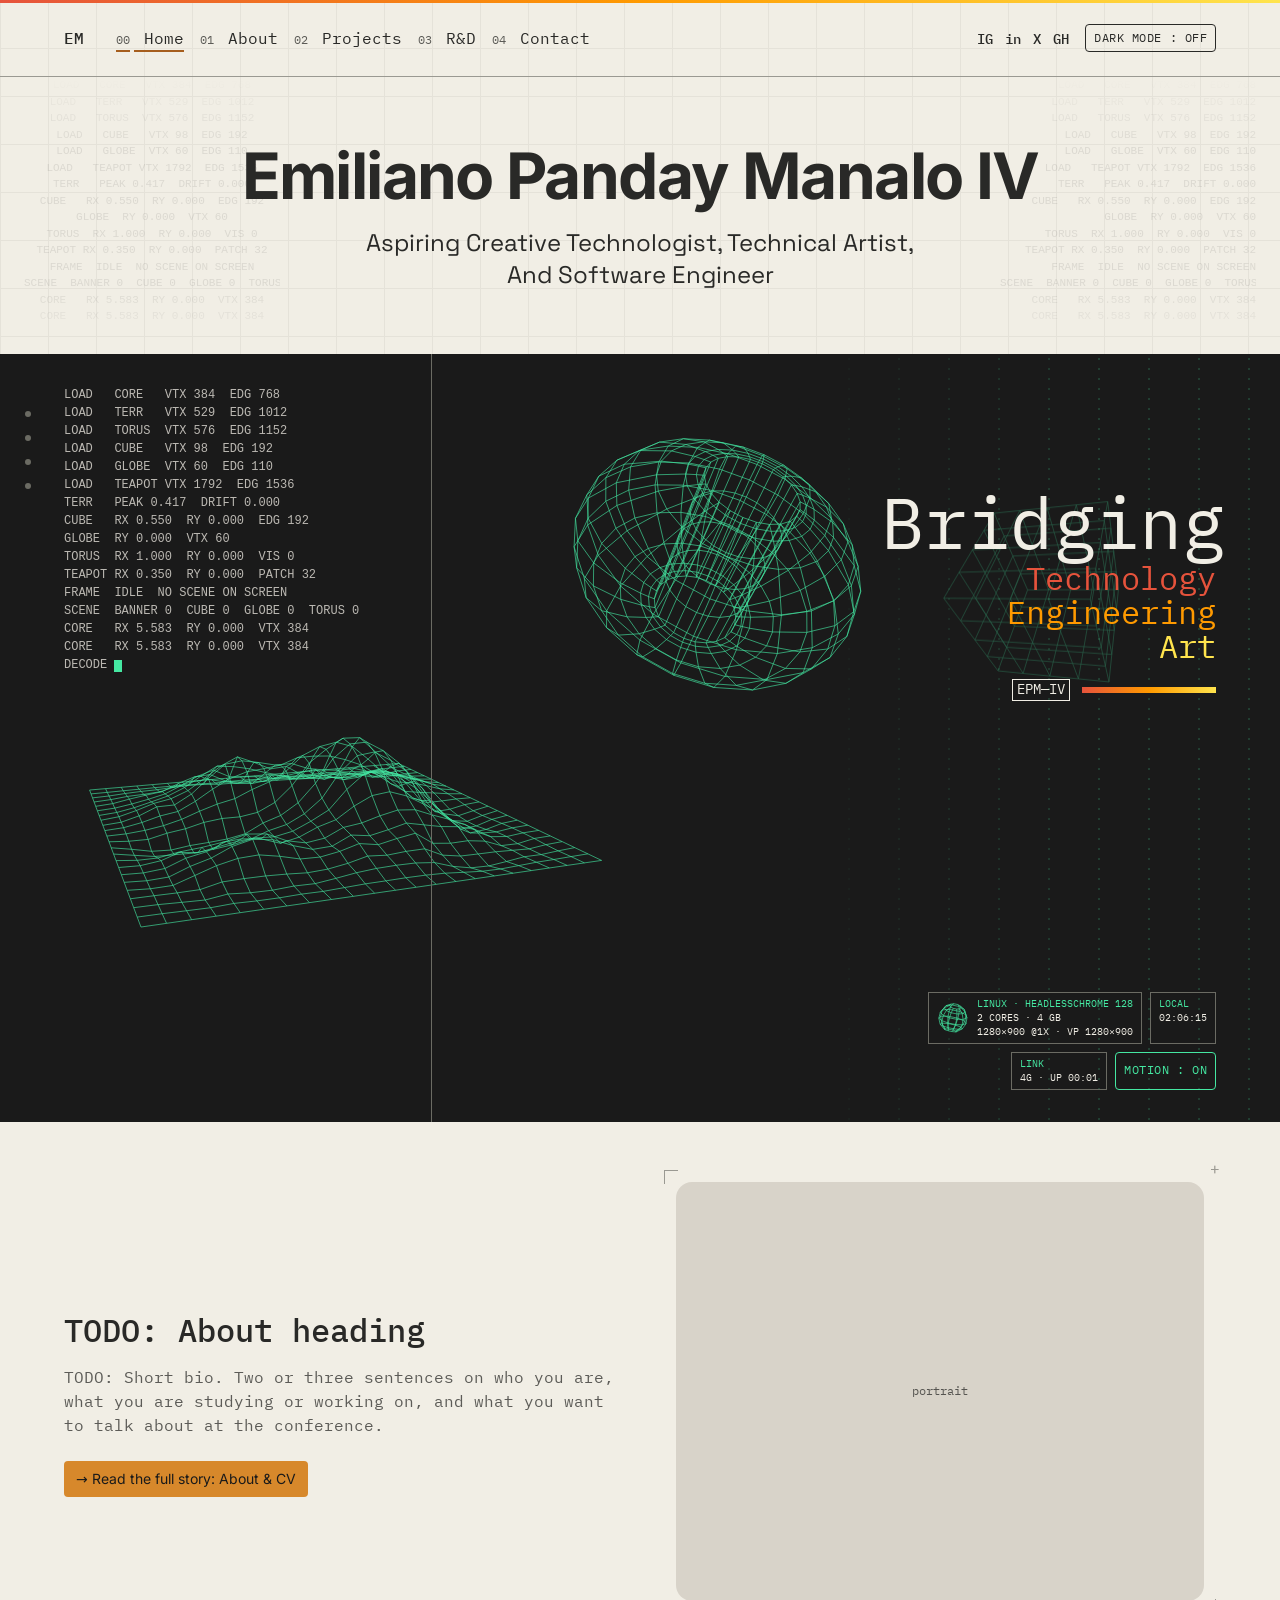
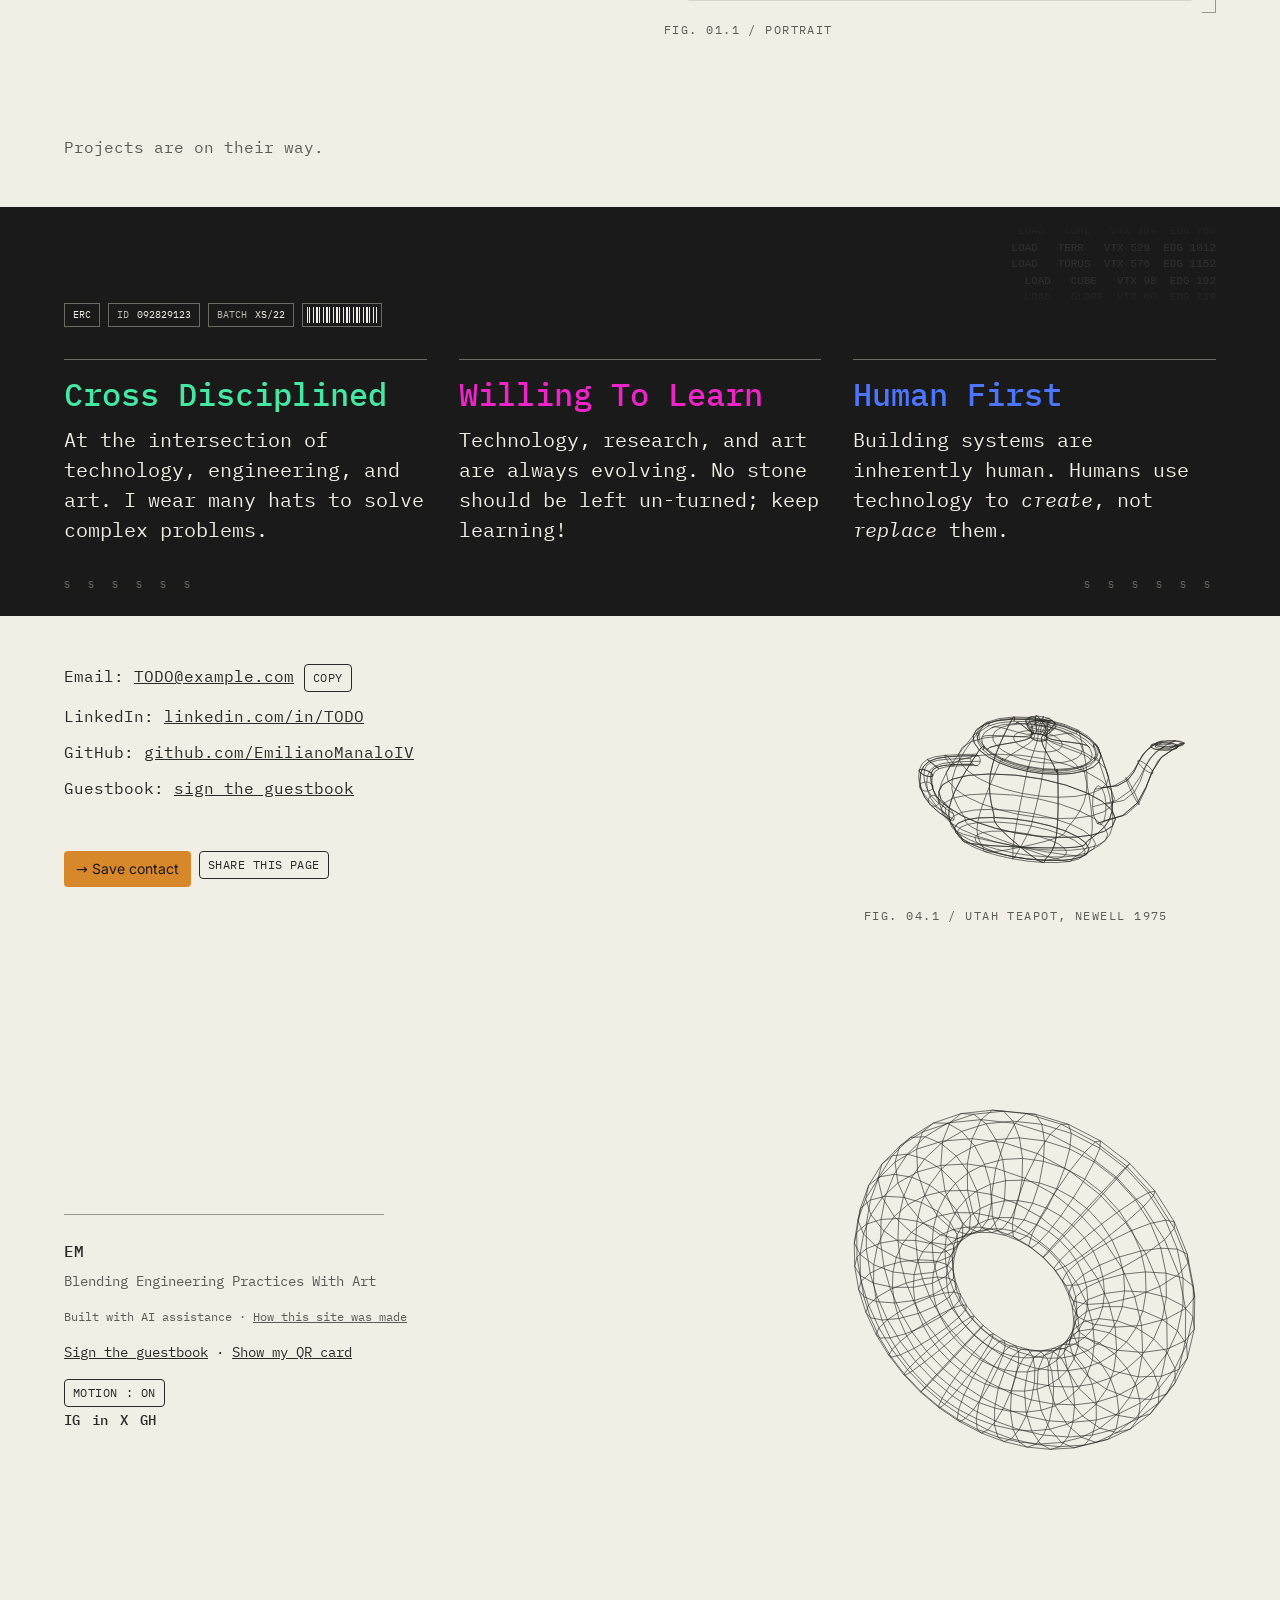
==== commit 909c77df: "Match the banner art to Figma and drop the home section headings - The banner's dome becomes a pierc" ====
--- a/index.html
+++ b/index.html
@@ -110,9 +110,9 @@
       </div>
     </section>
 
-    <section id="about" class="section" data-label="01 — About">
-      <div class="container">
-        <h2 class="section-title"><span class="section-index" aria-hidden="true">01 /</span> About</h2>
+    <section id="about" class="section">
+      <div class="container">
+        <h2 class="visually-hidden">About</h2>
         <article class="card">
           <div class="card-body">
             <h3 data-text="home-about-heading">TODO: About heading</h3>
@@ -132,9 +132,9 @@
       </div>
     </section>
 
-    <section id="projects" class="section" data-label="02 — Projects">
-      <div class="container">
-        <h2 class="section-title"><span class="section-index" aria-hidden="true">02 /</span> Projects</h2>
+    <section id="projects" class="section">
+      <div class="container">
+        <h2 class="visually-hidden">Projects</h2>
         <!-- The build (tools/build.mjs) fills this from the Projects discussions, newest first (ADR 0006). -->
         <div class="project-list"><!-- PROJECTS --></div>
         <p class="empty-state">Projects are on their way.</p>
@@ -166,9 +166,9 @@
       </div>
     </section>
 
-    <section id="contact" class="section" data-label="04 — Contact">
-      <div class="container">
-        <h2 class="section-title"><span class="section-index" aria-hidden="true">04 /</span> Contact</h2>
+    <section id="contact" class="section">
+      <div class="container">
+        <h2 class="visually-hidden">Contact</h2>
         <ul class="contact-list">
           <li>Email: <a href="mailto:TODO@example.com" data-link="email" data-link-text>TODO@example.com</a> <button class="action" type="button" data-link="email" data-copy-email="TODO@example.com" aria-label="Copy email address">Copy</button></li>
           <li>LinkedIn: <a href="https://www.linkedin.com/in/TODO" data-link="linkedin" data-link-text>linkedin.com/in/TODO</a></li>
--- a/styles.css
+++ b/styles.css
@@ -1739,13 +1739,10 @@
     grid-column: 1;
   }
 
-  #contact .section-title {
-    grid-column: 1 / -1;
-  }
-
+  /* The heading is visually hidden (ADR 0014), so the details start in row 1. */
   #contact .model-teapot {
     grid-column: 2;
-    grid-row: 2 / span 3;
+    grid-row: 1 / span 3;
     margin-top: 0;
   }
 }
@@ -1790,8 +1787,23 @@
   }
 
 
+  /* As in Figma, the art spans the whole banner behind the text, the terrain running
+     under the console (ADR 0014). The art column stays as the gap between console
+     and headline. isolation keeps the canvas above the banner's own background, and
+     grid-area: auto frames it by the whole container, not its old grid cell. */
+  .banner .container {
+    isolation: isolate;
+  }
+
   .banner-scene {
-    aspect-ratio: 5 / 4;
+    grid-area: auto;
+    position: absolute;
+    inset: 0;
+    z-index: -1;
+    width: 100%;
+    height: 100%;
+    aspect-ratio: auto;
+    pointer-events: none;
   }
 
   .tech-labels {
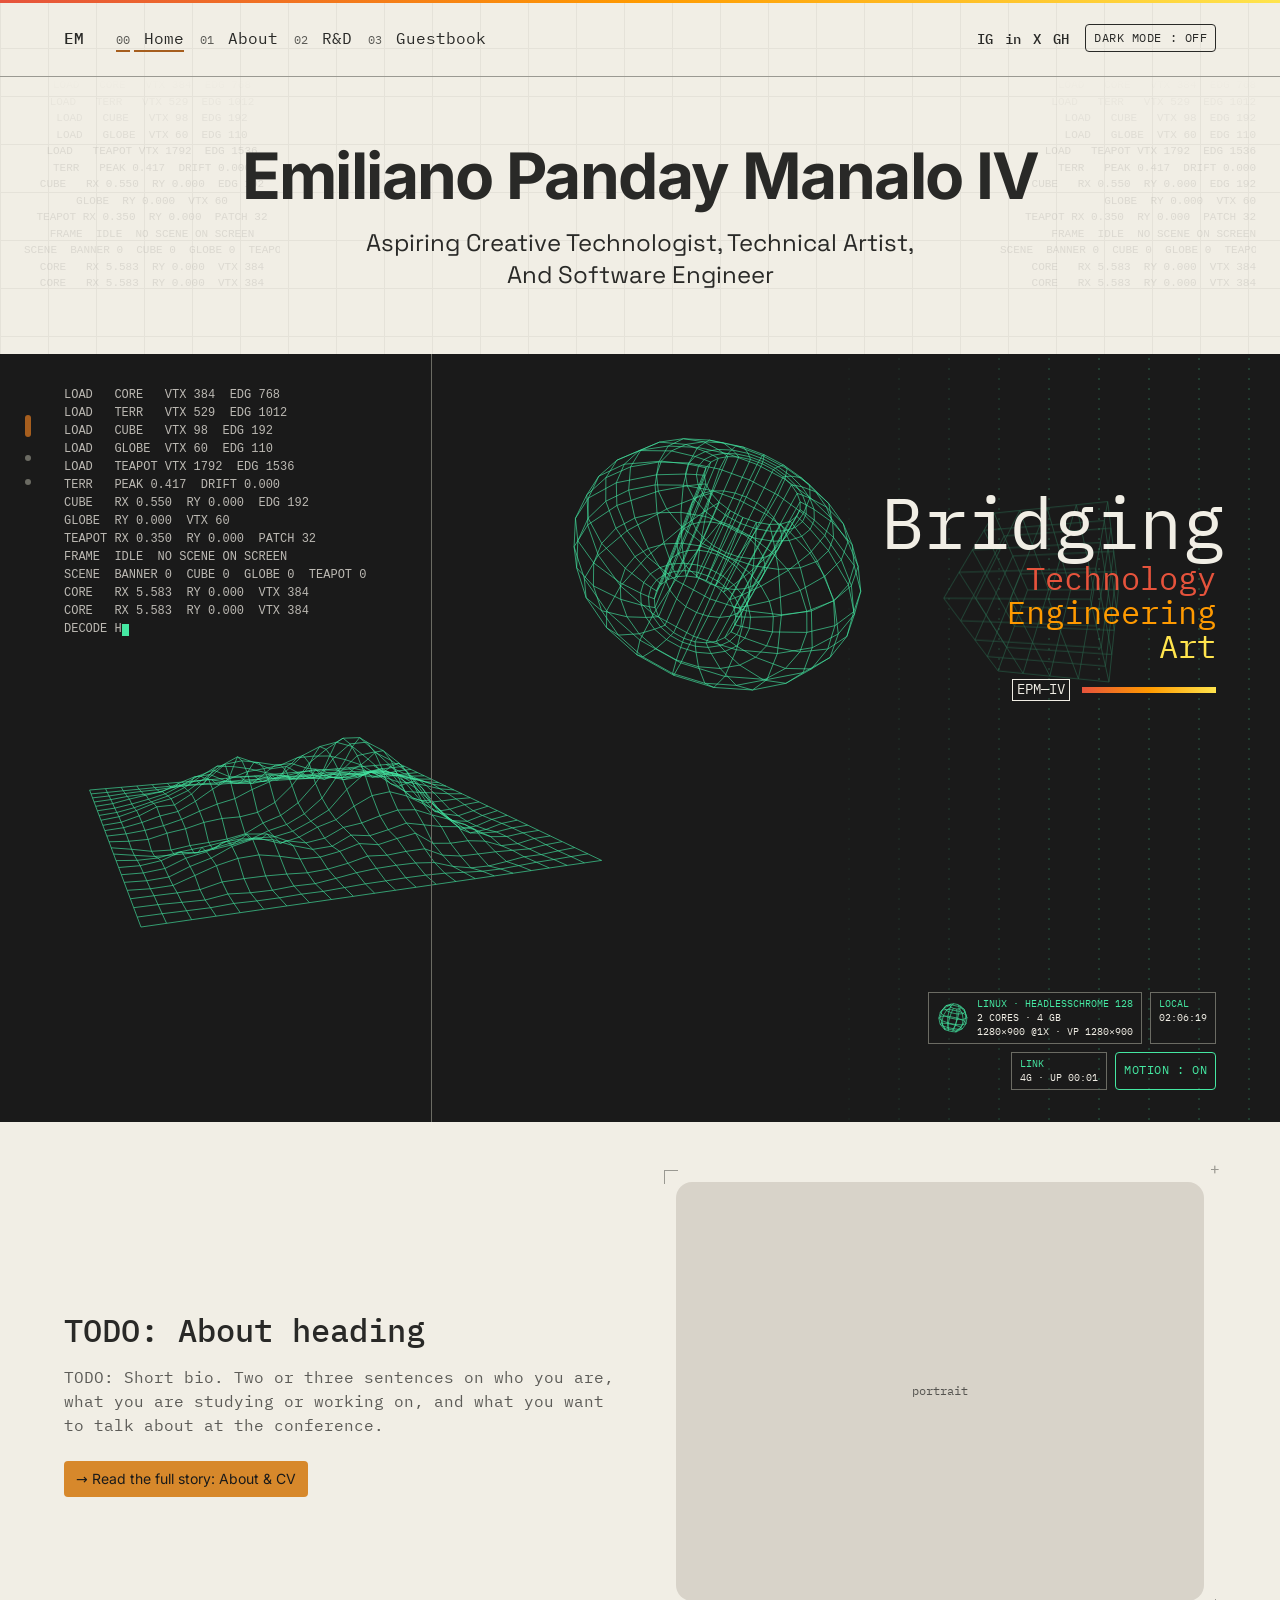
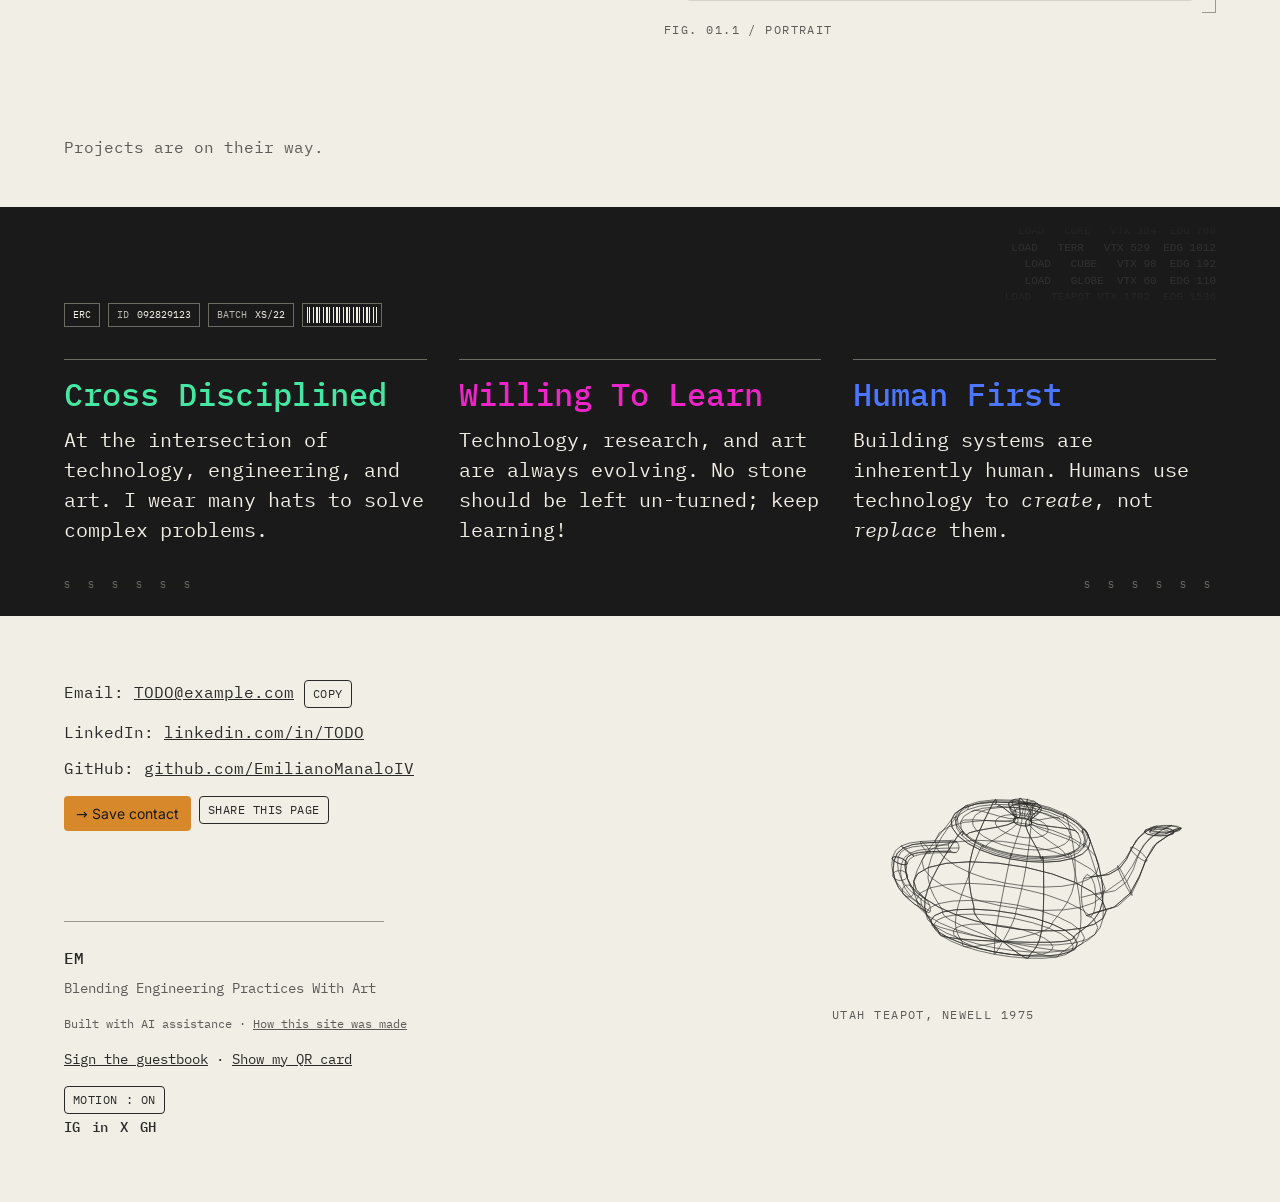
==== commit 86c5a68a: "Nav links whole pages; contact and the teapot end every page Acting on a friend's feedback about the" ====
--- a/index.html
+++ b/index.html
@@ -36,11 +36,10 @@
       <a class="monogram" href="/" aria-label="Emiliano Panday Manalo IV, home">EM</a>
       <nav id="site-nav" aria-label="Primary">
         <ul class="nav-list">
-          <li><a href="/#home"><span class="nav-index" aria-hidden="true">00</span> Home</a></li>
-          <li><a href="/#about"><span class="nav-index" aria-hidden="true">01</span> About</a></li>
-          <li><a href="/#projects"><span class="nav-index" aria-hidden="true">02</span> Projects</a></li>
-          <li><a href="/rd/"><span class="nav-index" aria-hidden="true">03</span> R&amp;D</a></li>
-          <li><a href="/#contact"><span class="nav-index" aria-hidden="true">04</span> Contact</a></li>
+          <li><a href="/" aria-current="page"><span class="nav-index" aria-hidden="true">00</span> Home</a></li>
+          <li><a href="/about/"><span class="nav-index" aria-hidden="true">01</span> About</a></li>
+          <li><a href="/rd/"><span class="nav-index" aria-hidden="true">02</span> R&amp;D</a></li>
+          <li><a href="/guestbook/"><span class="nav-index" aria-hidden="true">03</span> Guestbook</a></li>
         </ul>
       </nav>
       <div class="header-tools">
@@ -60,9 +59,8 @@
     <a href="#home" aria-label="Home"></a>
     <a href="#about" aria-label="About"></a>
     <a href="#projects" aria-label="Projects"></a>
-    <a href="#contact" aria-label="Contact"></a>
   </nav>
-  <a class="section-bar" href="#site-nav" data-section-bar><span data-section-label>00 / Home</span><span class="section-bar-menu">Menu <span aria-hidden="true">↑</span></span></a>
+  <a class="section-bar" href="#site-nav" data-section-bar><span data-section-label>Home</span><span class="section-bar-menu">Menu <span aria-hidden="true">↑</span></span></a>
 
   <main id="main">
     <section id="home" class="hero">
@@ -165,33 +163,24 @@
         <div class="ticks" aria-hidden="true"><span>S S S S S S</span><span>S S S S S S</span></div>
       </div>
     </section>
-
-    <section id="contact" class="section">
-      <div class="container">
+  </main>
+
+  <footer class="site-footer">
+    <div class="container">
+      <div class="footer-contact" id="contact">
         <h2 class="visually-hidden">Contact</h2>
         <ul class="contact-list">
           <li>Email: <a href="mailto:TODO@example.com" data-link="email" data-link-text>TODO@example.com</a> <button class="action" type="button" data-link="email" data-copy-email="TODO@example.com" aria-label="Copy email address">Copy</button></li>
           <li>LinkedIn: <a href="https://www.linkedin.com/in/TODO" data-link="linkedin" data-link-text>linkedin.com/in/TODO</a></li>
           <li>GitHub: <a href="https://github.com/EmilianoManaloIV" data-link="github" data-link-text>github.com/EmilianoManaloIV</a></li>
-          <li>Guestbook: <a href="/guestbook/">sign the guestbook</a></li>
         </ul>
         <ul class="tags">
-          <li><a class="tag tag-link" href="emiliano-manalo.vcf" download>Save contact</a></li>
+          <li><a class="tag tag-link" href="/emiliano-manalo.vcf" download>Save contact</a></li>
           <li><button class="action" type="button" data-share>Share this page</button></li>
         </ul>
         <p class="copy-status" role="status" data-copy-status></p>
-        <figure class="model model-teapot">
-          <canvas class="teapot-scene" data-scene="teapot" tabindex="0" role="img" aria-roledescription="3D model" aria-label="Utah teapot wireframe"></canvas>
-          <figcaption>FIG. 04.1 / Utah teapot, Newell 1975</figcaption>
-          <p class="model-controls"><span class="model-hint" aria-hidden="true">Drag or use arrow keys</span> <button class="toggle model-reset" type="button" data-reset>Reset view</button></p>
-        </figure>
-      </div>
-    </section>
-  </main>
-
-  <footer class="site-footer">
-    <div class="container">
-      <div>
+      </div>
+      <div class="footer-brand-block">
         <hr class="footer-rule">
         <p class="footer-brand">EM</p>
         <p class="footer-tagline">Blending Engineering Practices With Art</p>
@@ -205,10 +194,11 @@
           <li><a href="https://github.com/EmilianoManaloIV" data-link="github" aria-label="GitHub">GH</a></li>
         </ul>
       </div>
-      <div class="model model-torus">
-        <canvas class="torus-scene" data-scene="torus" tabindex="0" role="img" aria-roledescription="3D model" aria-label="Torus wireframe"></canvas>
+      <figure class="model model-teapot">
+        <canvas class="teapot-scene" data-scene="teapot" tabindex="0" role="img" aria-roledescription="3D model" aria-label="Utah teapot wireframe"></canvas>
+        <figcaption>Utah teapot, Newell 1975</figcaption>
         <p class="model-controls"><span class="model-hint" aria-hidden="true">Drag or use arrow keys</span> <button class="toggle model-reset" type="button" data-reset>Reset view</button></p>
-      </div>
+      </figure>
     </div>
   </footer>
 </body>
--- a/styles.css
+++ b/styles.css
@@ -369,8 +369,7 @@
   .action,
   .barcode-strip,
   .ticks,
-  .footer-motion,
-  .torus-scene {
+  .footer-motion {
     display: none !important;
   }
 
@@ -1499,10 +1498,19 @@
   font-size: var(--text-xs);
 }
 
-.torus-scene {
-  width: 100%;
-  aspect-ratio: 1;
-  color: var(--color-ink);
+/* Contact sits first in every page's footer (ADR 0015). The QR card shows its own
+   contact actions, so its footer skips the duplicate. */
+.footer-contact .tags {
+  margin-top: var(--space-4);
+}
+
+:root:has(.card-page) .footer-contact {
+  display: none;
+}
+
+/* The footer grid's gap already spaces the teapot from the brand. */
+.site-footer .model-teapot {
+  margin-top: 0;
 }
 
 /* Hands-on models (ADR 0009). The grab cursor and focus ring say "you can move
@@ -1511,11 +1519,6 @@
   position: relative;
   width: 100%;
   margin: 0;
-}
-
-.model-torus {
-  max-width: 26rem;
-  justify-self: center;
 }
 
 .model canvas {
@@ -1610,7 +1613,7 @@
   padding-inline: var(--space-4);
 }
 
-/* Headings with a model beside them: the 404 teapot and the R&D headset. */
+/* A heading with a model beside it: the R&D headset. */
 @media (min-width: 800px) {
   .hero-split .container {
     display: grid;
@@ -1717,32 +1720,18 @@
     gap: var(--space-8);
   }
 
+  /* Footer (ADR 0015): contact above the brand on the left, the teapot beside both. */
   .site-footer .container {
-    grid-template-columns: 1fr 1fr;
-    align-items: center;
-    gap: var(--space-24);
-  }
-
-  .model-torus {
-    justify-self: end;
-  }
-
-  /* Contact: details on the left, the teapot beside them. */
-  #contact .container {
-    display: grid;
-    grid-template-columns: minmax(0, 1fr) minmax(0, 22rem);
+    grid-template-columns: minmax(0, 1fr) minmax(0, 24rem);
     column-gap: var(--space-12);
+    row-gap: var(--space-12);
     align-items: start;
   }
 
-  #contact .container > * {
-    grid-column: 1;
-  }
-
-  /* The heading is visually hidden (ADR 0014), so the details start in row 1. */
-  #contact .model-teapot {
+  .site-footer .model-teapot {
     grid-column: 2;
-    grid-row: 1 / span 3;
+    grid-row: 1 / span 2;
+    align-self: center;
     margin-top: 0;
   }
 }
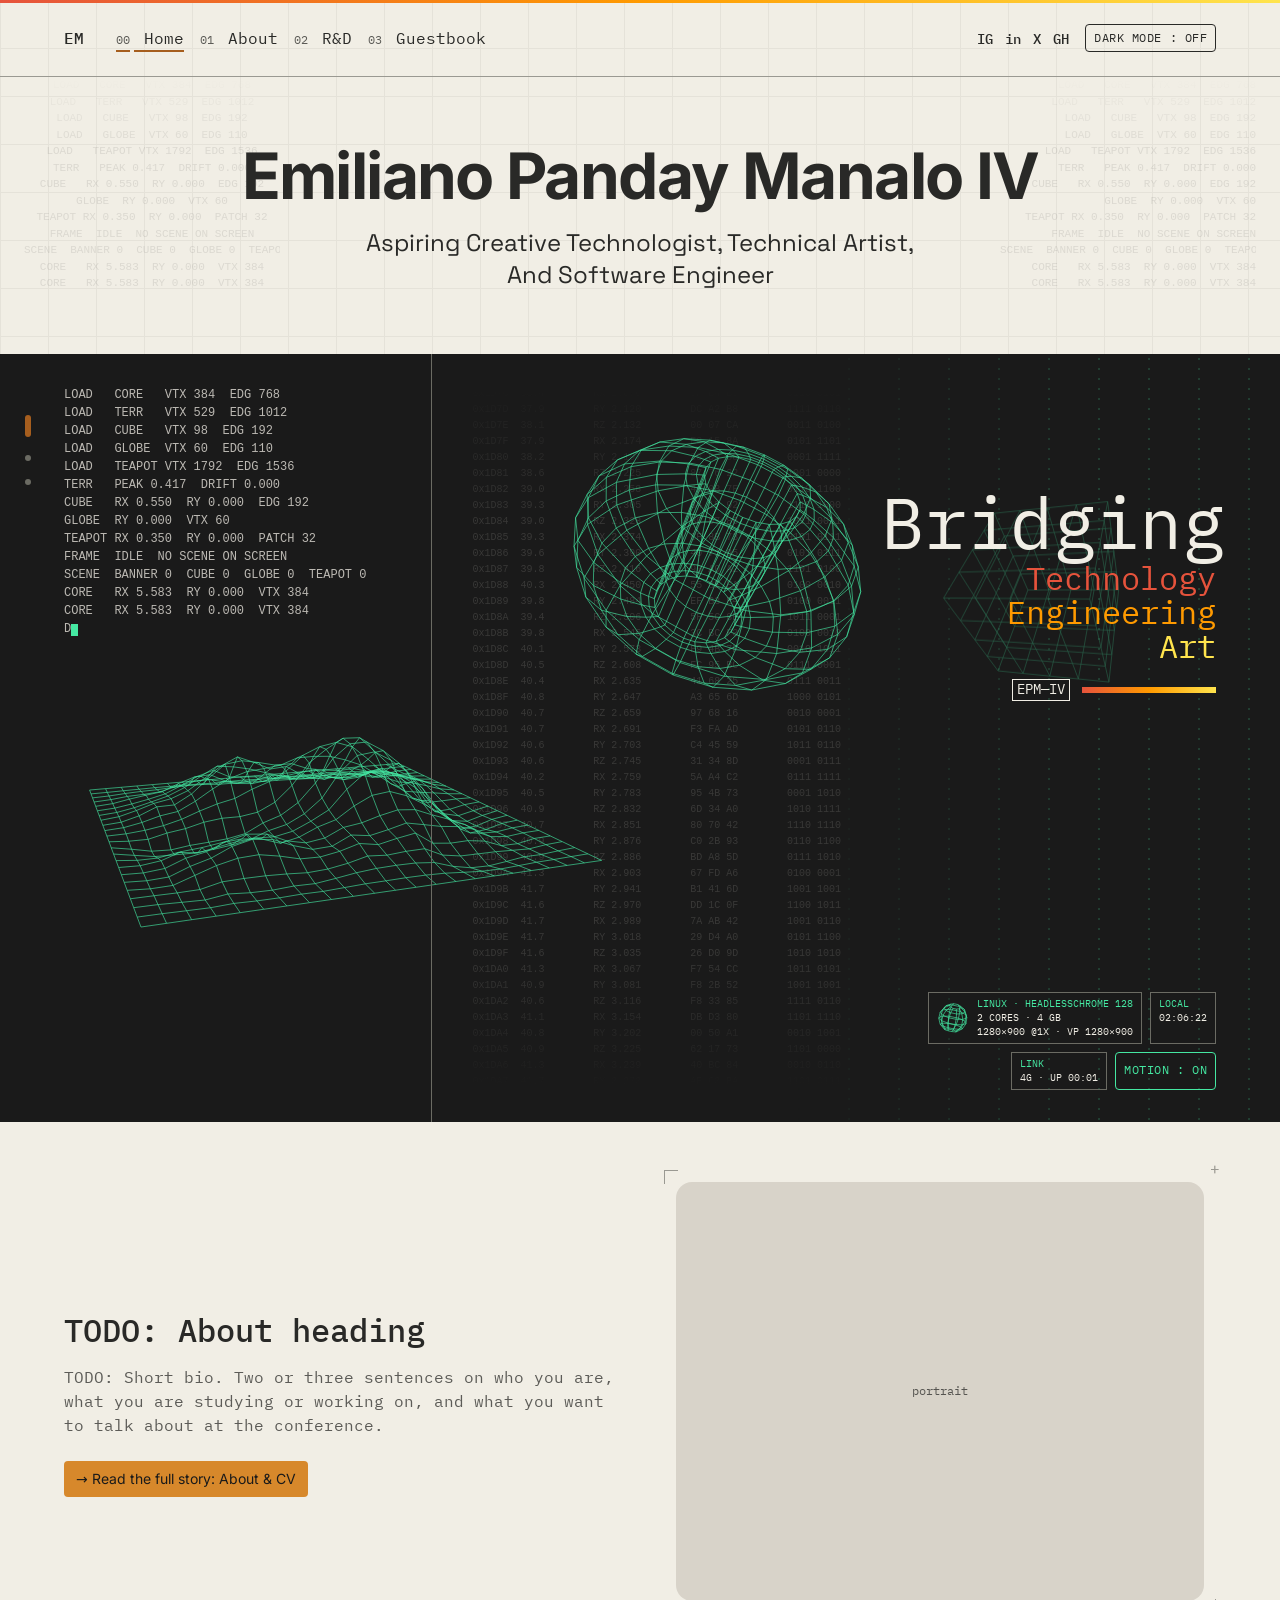
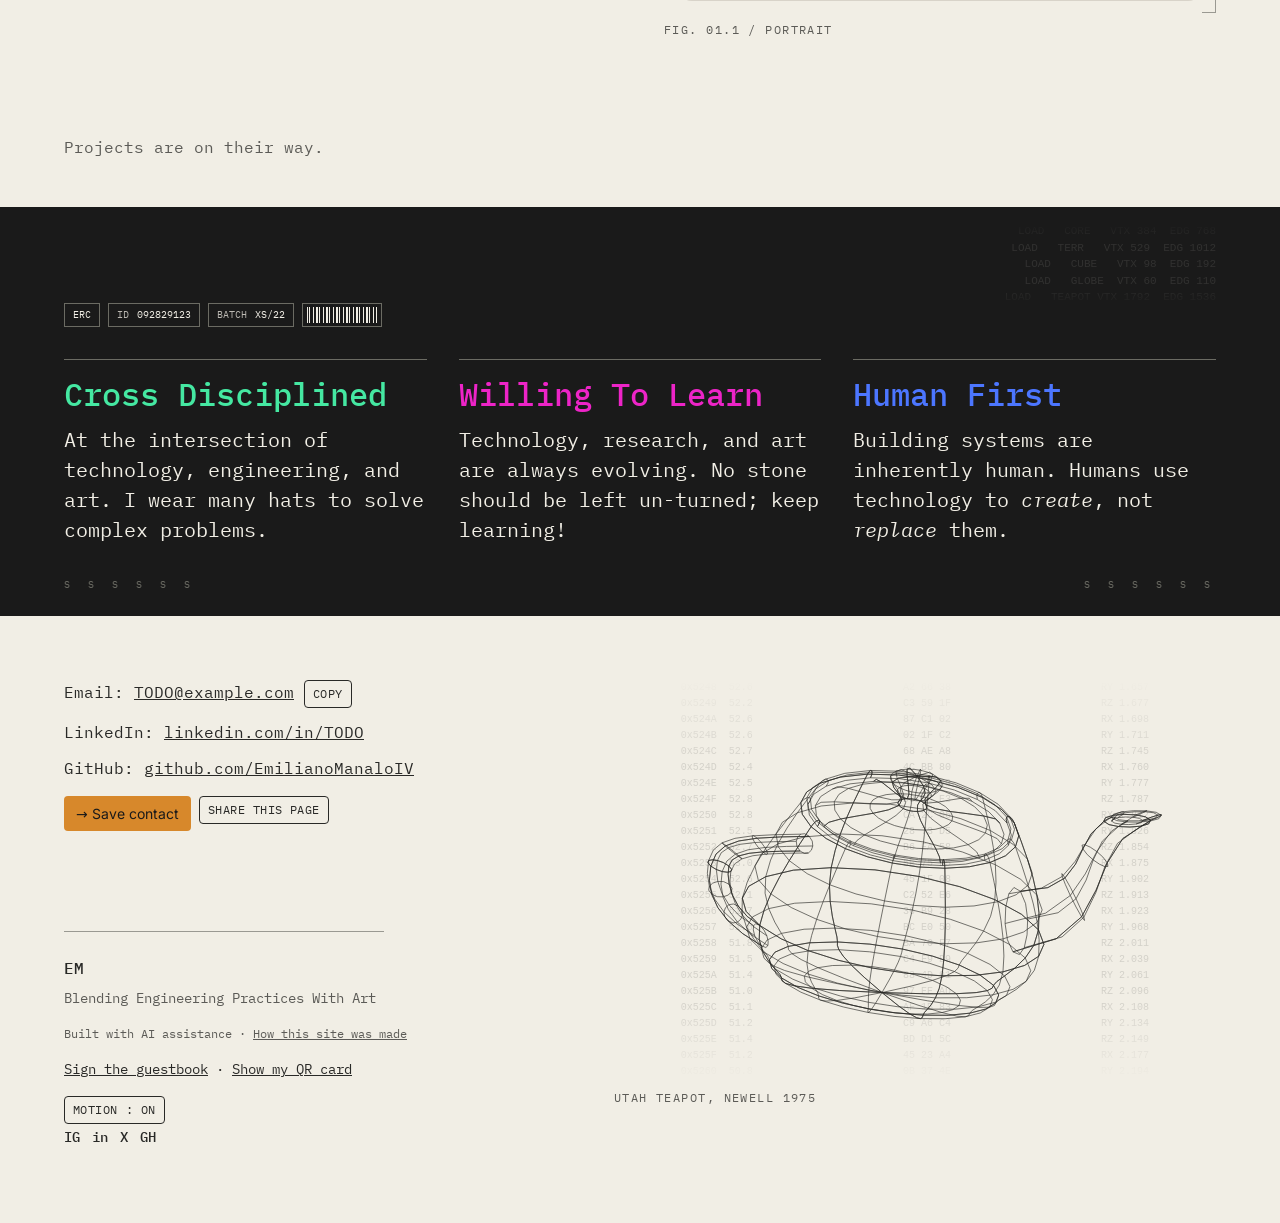
==== commit df0d8ad6: "Add faint data columns, decode the barcode row, and enlarge the teapot - Faint, decorative data colu" ====
--- a/index.html
+++ b/index.html
@@ -84,6 +84,8 @@
 SPC FUN               SPR   F-7
 LFT                   SPN
 WND UPD TO LVL 10/11  PRP   I-I</pre>
+        <!-- Faint data columns behind the 3D art, filled by js/main.js (ADR 0016). -->
+        <div class="data-columns" aria-hidden="true"><pre data-stream="addr"></pre><pre data-stream="angle"></pre><pre data-stream="bytes"></pre><pre data-stream="bits"></pre></div>
         <canvas class="banner-scene" data-scene="banner" aria-hidden="true"></canvas>
         <div class="banner-head">
           <canvas class="cube-scene" data-scene="cube" aria-hidden="true"></canvas>
@@ -143,9 +145,10 @@
       <pre class="terminal-echo" aria-hidden="true"></pre>
       <div class="container">
         <div class="barcode-strip" aria-hidden="true">
-          <span class="tech-label">ERC</span>
-          <span class="tech-label"><strong>ID</strong>092829123</span>
-          <span class="tech-label"><strong>Batch</strong>XS/22</span>
+          <!-- Each data-decode text decodes from glyphs as the row arrives (ADR 0016). -->
+          <span class="tech-label"><span data-decode>ERC</span></span>
+          <span class="tech-label"><strong data-decode>ID</strong><span data-decode>092829123</span></span>
+          <span class="tech-label"><strong data-decode>Batch</strong><span data-decode>XS/22</span></span>
           <span class="barcode"></span>
         </div>
         <div class="value">
@@ -195,6 +198,7 @@
         </ul>
       </div>
       <figure class="model model-teapot">
+        <div class="data-columns" aria-hidden="true"><pre data-stream="addr"></pre><pre data-stream="bytes"></pre><pre data-stream="angle"></pre></div>
         <canvas class="teapot-scene" data-scene="teapot" tabindex="0" role="img" aria-roledescription="3D model" aria-label="Utah teapot wireframe"></canvas>
         <figcaption>Utah teapot, Newell 1975</figcaption>
         <p class="model-controls"><span class="model-hint" aria-hidden="true">Drag or use arrow keys</span> <button class="toggle model-reset" type="button" data-reset>Reset view</button></p>
--- a/styles.css
+++ b/styles.css
@@ -369,7 +369,8 @@
   .action,
   .barcode-strip,
   .ticks,
-  .footer-motion {
+  .footer-motion,
+  .data-columns {
     display: none !important;
   }
 
@@ -792,6 +793,57 @@
   color: var(--brand-mint);
 }
 
+/* Data columns (ADR 0016): faint, decorative streams of made-up readouts behind the
+   banner art and the footer teapot, filled and stepped by js/main.js. contain: size
+   keeps their lines from growing the box they fill. */
+.data-columns {
+  display: flex;
+  justify-content: space-around;
+  gap: var(--space-4);
+  overflow: hidden;
+  contain: size;
+  pointer-events: none;
+  -webkit-user-select: none;
+  user-select: none;
+  -webkit-mask-image: linear-gradient(transparent, #000 20%, #000 80%, transparent);
+  mask-image: linear-gradient(transparent, #000 20%, #000 80%, transparent);
+}
+
+.data-columns pre {
+  margin: 0;
+  overflow: hidden;
+  font-size: 0.625rem;
+  line-height: 1.6;
+  opacity: 0.14;
+}
+
+html:not(.js) .data-columns {
+  display: none;
+}
+
+/* In the banner they share the art's grid cell, behind the canvas; the container
+   is isolated so z-index -1 stays above the banner's own background. */
+.banner .container {
+  isolation: isolate;
+}
+
+.banner .data-columns {
+  grid-area: art;
+  align-self: stretch;
+  position: relative;
+  z-index: -1;
+}
+
+/* In the footer they sit in the teapot's frame, behind it. */
+.site-footer .data-columns {
+  position: absolute;
+  top: 0;
+  right: 0;
+  left: 0;
+  z-index: -1;
+  aspect-ratio: 3 / 2;
+}
+
 .banner-head {
   grid-area: head;
   position: relative;
@@ -1508,9 +1560,11 @@
   display: none;
 }
 
-/* The footer grid's gap already spaces the teapot from the brand. */
+/* The teapot ends every page (ADR 0015); the footer grid's gap already spaces it
+   from the brand. isolation keeps its data columns behind it (ADR 0016). */
 .site-footer .model-teapot {
   margin-top: 0;
+  isolation: isolate;
 }
 
 /* Hands-on models (ADR 0009). The grab cursor and focus ring say "you can move
@@ -1720,9 +1774,10 @@
     gap: var(--space-8);
   }
 
-  /* Footer (ADR 0015): contact above the brand on the left, the teapot beside both. */
+  /* Footer (ADR 0015): contact above the brand on the left, the teapot beside both,
+     in the wider column and at a generous size (ADR 0016). */
   .site-footer .container {
-    grid-template-columns: minmax(0, 1fr) minmax(0, 24rem);
+    grid-template-columns: minmax(0, 1fr) minmax(0, 1.2fr);
     column-gap: var(--space-12);
     row-gap: var(--space-12);
     align-items: start;
@@ -1732,6 +1787,7 @@
     grid-column: 2;
     grid-row: 1 / span 2;
     align-self: center;
+    max-width: 40rem;
     margin-top: 0;
   }
 }
@@ -1778,12 +1834,9 @@
 
   /* As in Figma, the art spans the whole banner behind the text, the terrain running
      under the console (ADR 0014). The art column stays as the gap between console
-     and headline. isolation keeps the canvas above the banner's own background, and
+     and headline, where the data columns run behind the art. The container is
+     isolated (above), so the canvas stays over the banner's own background, and
      grid-area: auto frames it by the whole container, not its old grid cell. */
-  .banner .container {
-    isolation: isolate;
-  }
-
   .banner-scene {
     grid-area: auto;
     position: absolute;
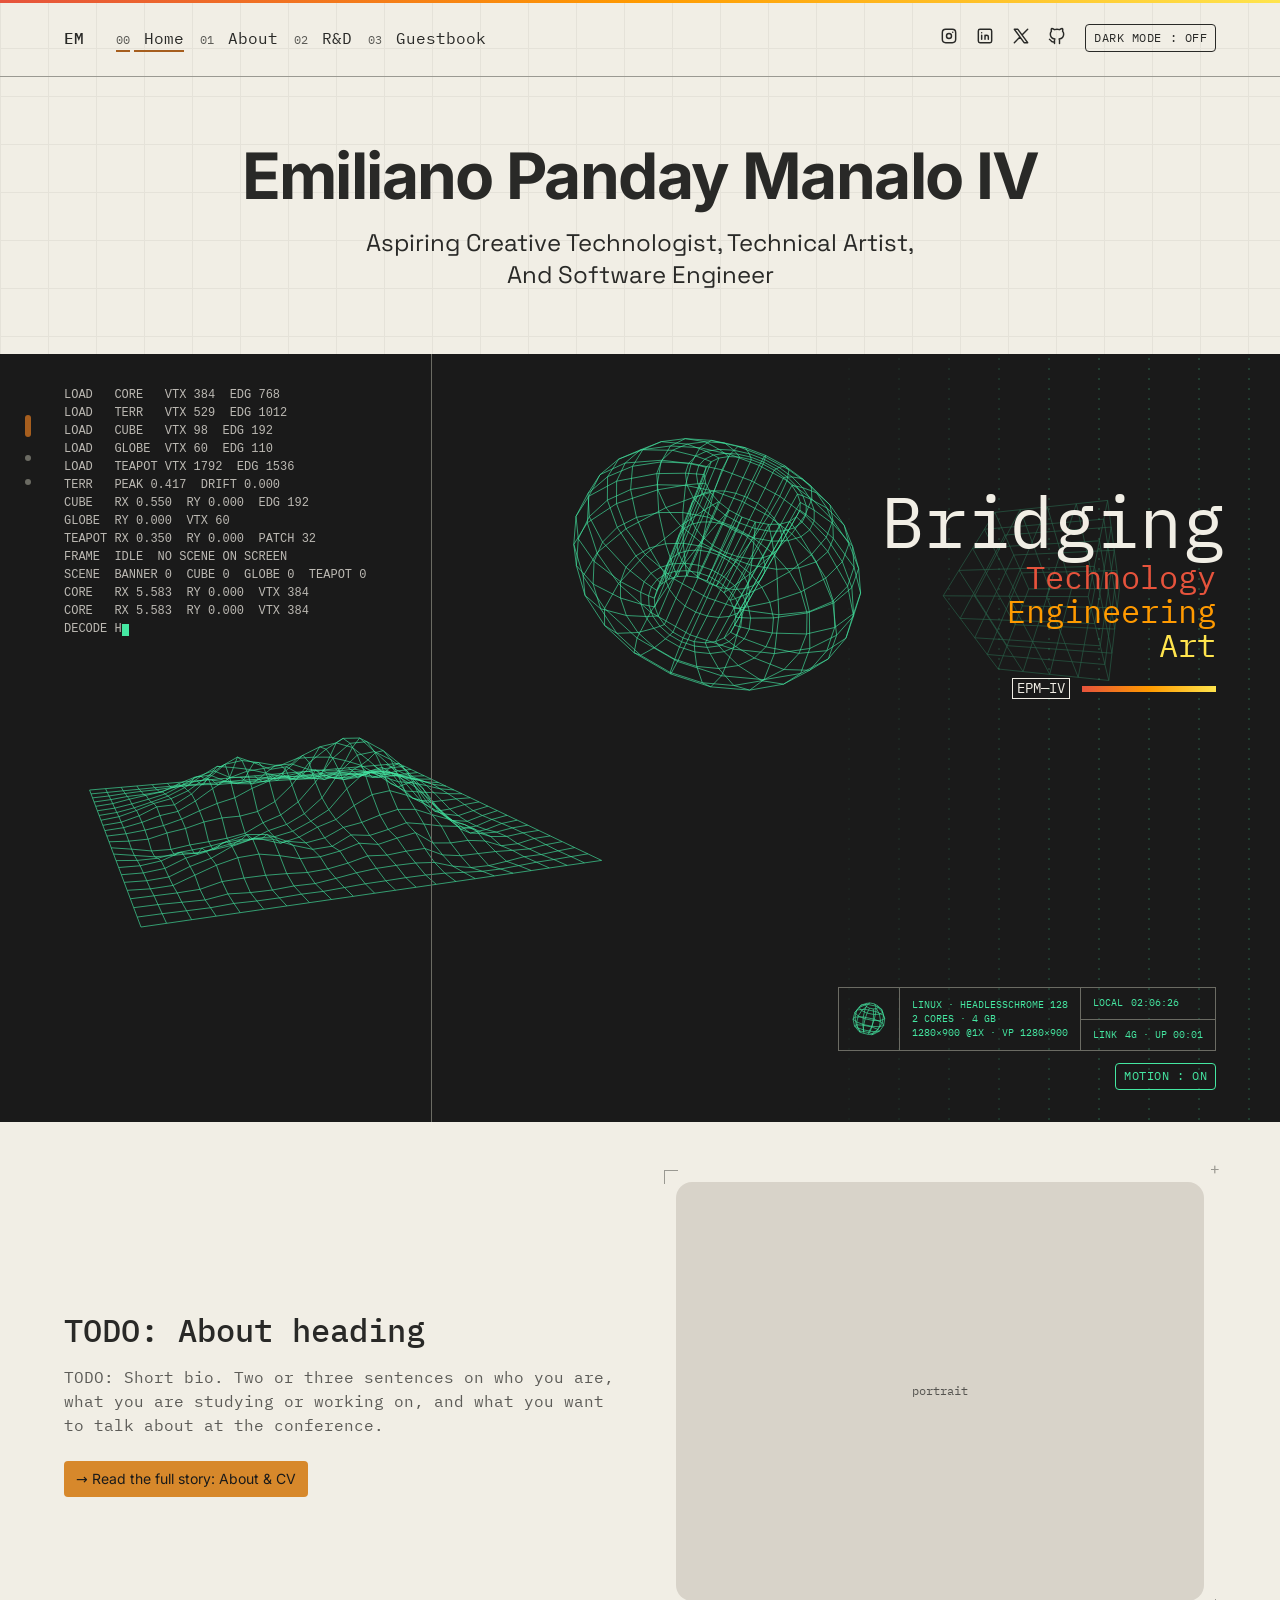
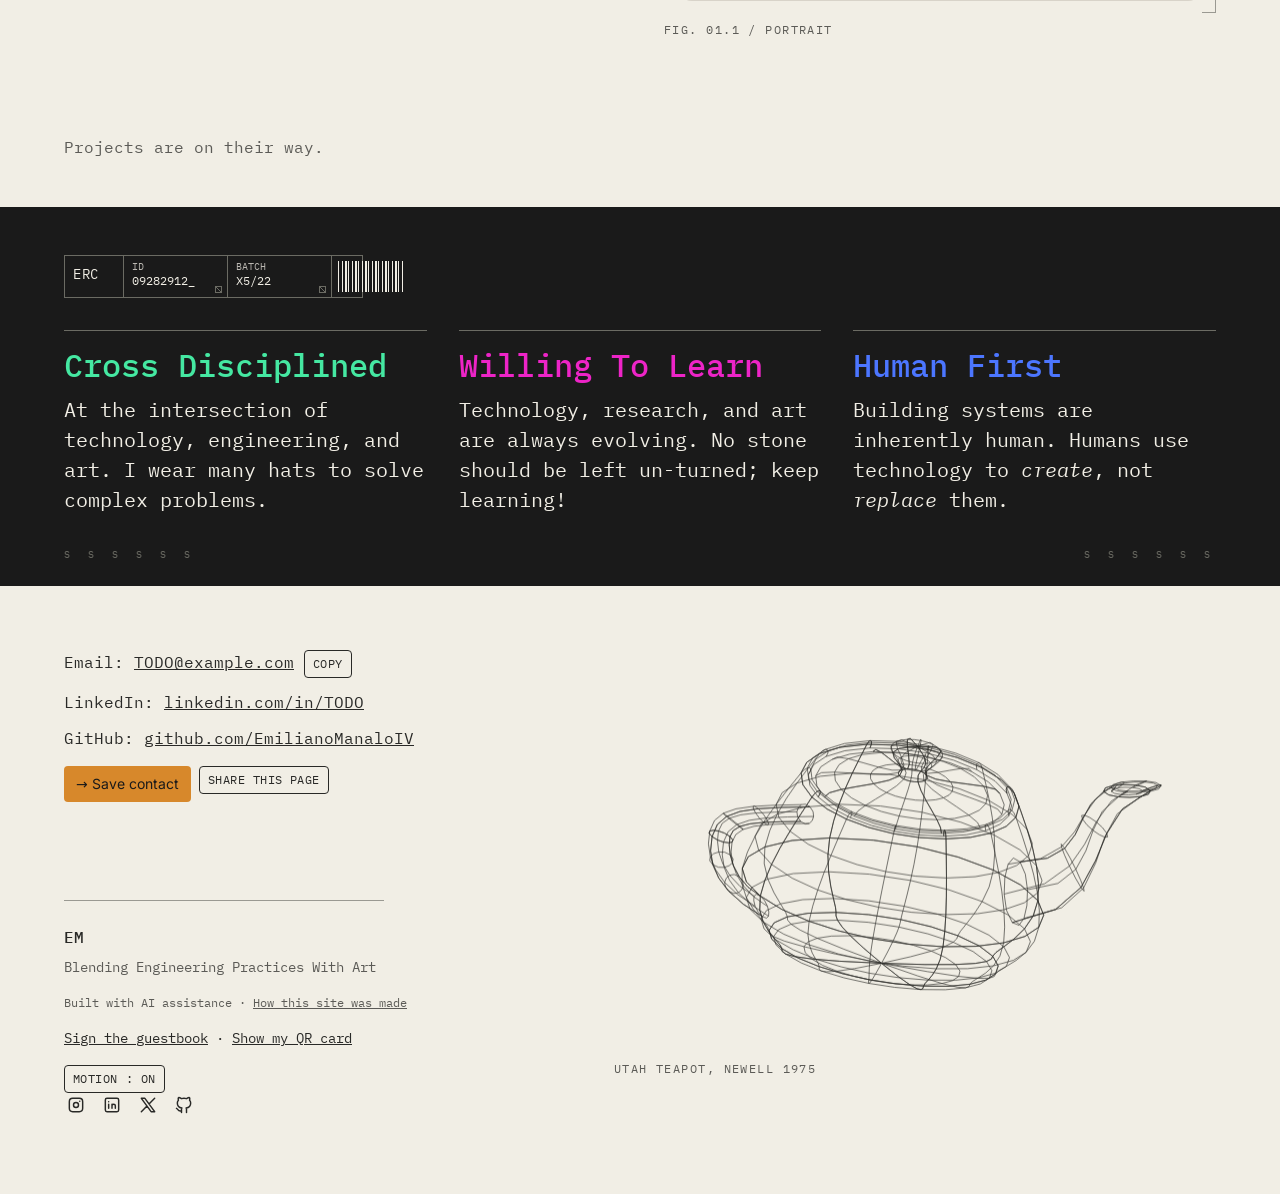
==== commit b4847751: "Bring in Figma's icons, ID strip, and labels; drop the background echoes - Remove the faint console " ====
--- a/index.html
+++ b/index.html
@@ -43,12 +43,11 @@
         </ul>
       </nav>
       <div class="header-tools">
-        <!-- TODO(figma): replace text labels with the social icons exported from Figma. -->
         <ul class="socials" aria-label="Social profiles">
-          <li><a href="https://www.instagram.com/TODO" data-link="instagram" aria-label="Instagram">IG</a></li>
-          <li><a href="https://www.linkedin.com/in/TODO" data-link="linkedin" aria-label="LinkedIn">in</a></li>
-          <li><a href="https://x.com/TODO" data-link="x" aria-label="X">X</a></li>
-          <li><a href="https://github.com/EmilianoManaloIV" data-link="github" aria-label="GitHub">GH</a></li>
+          <li><a href="https://www.instagram.com/TODO" data-link="instagram" aria-label="Instagram"><svg class="icon" viewBox="0 0 24 24" width="20" height="20" fill="none" stroke="currentColor" stroke-width="1.75" stroke-linecap="round" stroke-linejoin="round" aria-hidden="true" focusable="false"><rect x="4" y="4" width="16" height="16" rx="4"/><circle cx="12" cy="12" r="3"/><path d="M16.5 7.5v.01"/></svg></a></li>
+          <li><a href="https://www.linkedin.com/in/TODO" data-link="linkedin" aria-label="LinkedIn"><svg class="icon" viewBox="0 0 24 24" width="20" height="20" fill="none" stroke="currentColor" stroke-width="1.75" stroke-linecap="round" stroke-linejoin="round" aria-hidden="true" focusable="false"><rect x="4" y="4" width="16" height="16" rx="2"/><path d="M8 11v5M8 8v.01M12 16v-5M16 16v-3a2 2 0 0 0-4 0"/></svg></a></li>
+          <li><a href="https://x.com/TODO" data-link="x" aria-label="X"><svg class="icon" viewBox="0 0 24 24" width="20" height="20" fill="none" stroke="currentColor" stroke-width="1.75" stroke-linecap="round" stroke-linejoin="round" aria-hidden="true" focusable="false"><path d="M4 4l11.733 16h4.267l-11.733-16zM4 20l6.768-6.768M13.228 10.772L20 4"/></svg></a></li>
+          <li><a href="https://github.com/EmilianoManaloIV" data-link="github" aria-label="GitHub"><svg class="icon" viewBox="0 0 24 24" width="20" height="20" fill="none" stroke="currentColor" stroke-width="1.75" stroke-linecap="round" stroke-linejoin="round" aria-hidden="true" focusable="false"><path d="M9 19c-4.3 1.4-4.3-2.5-6-3m12 5v-3.5c0-1 .1-1.4-.5-2 2.8-.3 5.5-1.4 5.5-6a4.6 4.6 0 0 0-1.3-3.2 4.2 4.2 0 0 0-.1-3.2s-1.1-.3-3.5 1.3a12.3 12.3 0 0 0-6.2 0C6.5 2.8 5.4 3.1 5.4 3.1a4.2 4.2 0 0 0-.1 3.2A4.6 4.6 0 0 0 4 9.5c0 4.6 2.7 5.7 5.5 6-.6.6-.6 1.2-.5 2V21"/></svg></a></li>
         </ul>
         <button class="toggle" type="button" id="theme-toggle" aria-pressed="false">Dark mode<span data-state aria-hidden="true">: off</span></button>
       </div>
@@ -64,9 +63,6 @@
 
   <main id="main">
     <section id="home" class="hero">
-      <!-- Faint copies of the banner console, filled by js/main.js (ADR 0008). -->
-      <pre class="terminal-echo" aria-hidden="true"></pre>
-      <pre class="terminal-echo" aria-hidden="true"></pre>
       <div class="container">
         <h1>Emiliano Panday Manalo IV</h1>
         <p data-text="home-subtitle">Aspiring Creative Technologist, Technical Artist, And Software Engineer</p>
@@ -84,8 +80,6 @@
 SPC FUN               SPR   F-7
 LFT                   SPN
 WND UPD TO LVL 10/11  PRP   I-I</pre>
-        <!-- Faint data columns behind the 3D art, filled by js/main.js (ADR 0016). -->
-        <div class="data-columns" aria-hidden="true"><pre data-stream="addr"></pre><pre data-stream="angle"></pre><pre data-stream="bytes"></pre><pre data-stream="bits"></pre></div>
         <canvas class="banner-scene" data-scene="banner" aria-hidden="true"></canvas>
         <div class="banner-head">
           <canvas class="cube-scene" data-scene="cube" aria-hidden="true"></canvas>
@@ -99,12 +93,15 @@
           <div class="norm-label" aria-hidden="true"><span class="norm-code">EPM—IV</span><span class="norm-bar"></span></div>
         </div>
         <div class="tech-labels">
-          <div class="tech-label tech-label-core" aria-hidden="true">
-            <canvas class="globe-scene" data-scene="globe"></canvas>
-            <div><strong data-device="title">System Core V7</strong><span data-device="spec">Module sector 128</span><br><span data-device="display">Inspect due 2026-07</span></div>
+          <!-- One connected grid of cells, as Figma's "Technicals labels" (ADR 0017). -->
+          <div class="tech-grid" aria-hidden="true">
+            <div class="tech-cell tech-globe"><canvas class="globe-scene" data-scene="globe"></canvas></div>
+            <div class="tech-cell tech-core"><strong data-device="title">System Core X7</strong><span data-device="spec">Module sector 12B</span><span data-device="display">Inspect due 2026-07</span></div>
+            <div class="tech-side">
+              <div class="tech-cell"><strong data-device="clock-title">Batch</strong> <span data-device="clock">X5-77</span></div>
+              <div class="tech-cell"><strong data-device="link-title">Serial</strong> <span data-device="link">IN-2087-A</span></div>
+            </div>
           </div>
-          <div class="tech-label" aria-hidden="true"><strong data-device="clock-title">Batch</strong><span data-device="clock">05-77</span></div>
-          <div class="tech-label" aria-hidden="true"><strong data-device="link-title">Serial</strong><span data-device="link">09-2087-4</span></div>
           <button class="toggle" type="button" id="motion-toggle" data-motion-toggle aria-pressed="true">Motion<span data-state aria-hidden="true">: on</span></button>
         </div>
       </div>
@@ -142,14 +139,13 @@
     </section>
 
     <section class="values panel" aria-label="Values">
-      <pre class="terminal-echo" aria-hidden="true"></pre>
       <div class="container">
         <div class="barcode-strip" aria-hidden="true">
           <!-- Each data-decode text decodes from glyphs as the row arrives (ADR 0016). -->
-          <span class="tech-label"><span data-decode>ERC</span></span>
-          <span class="tech-label"><strong data-decode>ID</strong><span data-decode>092829123</span></span>
-          <span class="tech-label"><strong data-decode>Batch</strong><span data-decode>XS/22</span></span>
-          <span class="barcode"></span>
+          <span class="strip-cell strip-mark"><span data-decode>ERC</span></span>
+          <span class="strip-cell"><strong data-decode>ID</strong><span data-decode>092829123</span></span>
+          <span class="strip-cell"><strong data-decode>Batch</strong><span data-decode>X5/22</span></span>
+          <span class="strip-cell barcode"></span>
         </div>
         <div class="value">
           <h3 data-text="value-1-heading">Cross Disciplined</h3>
@@ -191,14 +187,13 @@
         <p class="footer-links"><a href="/guestbook/">Sign the guestbook</a> · <a href="/card/">Show my QR card</a></p>
         <p class="footer-motion"><button class="toggle" type="button" data-motion-toggle aria-pressed="true">Motion<span data-state aria-hidden="true">: on</span></button></p>
         <ul class="socials" aria-label="Social profiles">
-          <li><a href="https://www.instagram.com/TODO" data-link="instagram" aria-label="Instagram">IG</a></li>
-          <li><a href="https://www.linkedin.com/in/TODO" data-link="linkedin" aria-label="LinkedIn">in</a></li>
-          <li><a href="https://x.com/TODO" data-link="x" aria-label="X">X</a></li>
-          <li><a href="https://github.com/EmilianoManaloIV" data-link="github" aria-label="GitHub">GH</a></li>
+          <li><a href="https://www.instagram.com/TODO" data-link="instagram" aria-label="Instagram"><svg class="icon" viewBox="0 0 24 24" width="20" height="20" fill="none" stroke="currentColor" stroke-width="1.75" stroke-linecap="round" stroke-linejoin="round" aria-hidden="true" focusable="false"><rect x="4" y="4" width="16" height="16" rx="4"/><circle cx="12" cy="12" r="3"/><path d="M16.5 7.5v.01"/></svg></a></li>
+          <li><a href="https://www.linkedin.com/in/TODO" data-link="linkedin" aria-label="LinkedIn"><svg class="icon" viewBox="0 0 24 24" width="20" height="20" fill="none" stroke="currentColor" stroke-width="1.75" stroke-linecap="round" stroke-linejoin="round" aria-hidden="true" focusable="false"><rect x="4" y="4" width="16" height="16" rx="2"/><path d="M8 11v5M8 8v.01M12 16v-5M16 16v-3a2 2 0 0 0-4 0"/></svg></a></li>
+          <li><a href="https://x.com/TODO" data-link="x" aria-label="X"><svg class="icon" viewBox="0 0 24 24" width="20" height="20" fill="none" stroke="currentColor" stroke-width="1.75" stroke-linecap="round" stroke-linejoin="round" aria-hidden="true" focusable="false"><path d="M4 4l11.733 16h4.267l-11.733-16zM4 20l6.768-6.768M13.228 10.772L20 4"/></svg></a></li>
+          <li><a href="https://github.com/EmilianoManaloIV" data-link="github" aria-label="GitHub"><svg class="icon" viewBox="0 0 24 24" width="20" height="20" fill="none" stroke="currentColor" stroke-width="1.75" stroke-linecap="round" stroke-linejoin="round" aria-hidden="true" focusable="false"><path d="M9 19c-4.3 1.4-4.3-2.5-6-3m12 5v-3.5c0-1 .1-1.4-.5-2 2.8-.3 5.5-1.4 5.5-6a4.6 4.6 0 0 0-1.3-3.2 4.2 4.2 0 0 0-.1-3.2s-1.1-.3-3.5 1.3a12.3 12.3 0 0 0-6.2 0C6.5 2.8 5.4 3.1 5.4 3.1a4.2 4.2 0 0 0-.1 3.2A4.6 4.6 0 0 0 4 9.5c0 4.6 2.7 5.7 5.5 6-.6.6-.6 1.2-.5 2V21"/></svg></a></li>
         </ul>
       </div>
       <figure class="model model-teapot">
-        <div class="data-columns" aria-hidden="true"><pre data-stream="addr"></pre><pre data-stream="bytes"></pre><pre data-stream="angle"></pre></div>
         <canvas class="teapot-scene" data-scene="teapot" tabindex="0" role="img" aria-roledescription="3D model" aria-label="Utah teapot wireframe"></canvas>
         <figcaption>Utah teapot, Newell 1975</figcaption>
         <p class="model-controls"><span class="model-hint" aria-hidden="true">Drag or use arrow keys</span> <button class="toggle model-reset" type="button" data-reset>Reset view</button></p>
--- a/styles.css
+++ b/styles.css
@@ -363,14 +363,12 @@
   .section-rail,
   .section-bar,
   .banner,
-  .terminal-echo,
   .model,
   .toggle,
   .action,
   .barcode-strip,
   .ticks,
-  .footer-motion,
-  .data-columns {
+  .footer-motion {
     display: none !important;
   }
 
@@ -599,10 +597,21 @@
   gap: var(--space-3);
 }
 
+/* Outline icons as in Figma (ADR 0017), each a 24px target at least (WCAG 2.5.8);
+   the link's aria-label names it. */
 .socials a {
-  font-size: var(--text-small);
-  font-weight: 500;
+  display: inline-flex;
+  padding: 2px;
+  border-radius: 4px;
   text-decoration: none;
+}
+
+.socials .icon {
+  display: block;
+}
+
+.socials a:hover {
+  color: var(--color-marker);
 }
 
 /* ==========================================================================
@@ -747,45 +756,6 @@
   }
 }
 
-/* Console echoes (ADR 0008): faint, decorative copies of the console's finished
-   lines in empty space beside the name and above the values. Hidden on phones. */
-/* clip, not hidden: a hidden overflow would become the scroll container that the
-   scroll reveals measure against, and they would stop following the page. */
-.hero,
-.page-hero,
-.values {
-  position: relative;
-  isolation: isolate;
-  overflow: clip;
-}
-
-.terminal-echo {
-  display: none;
-  position: absolute;
-  z-index: -1;
-  margin: 0;
-  overflow: hidden;
-  font-size: 0.6875rem;
-  line-height: 1.5;
-  white-space: pre;
-  opacity: 0.1;
-  pointer-events: none;
-  -webkit-user-select: none;
-  user-select: none;
-  -webkit-mask-image: linear-gradient(transparent, #000 25%, #000 75%, transparent);
-  mask-image: linear-gradient(transparent, #000 25%, #000 75%, transparent);
-}
-
-html.js-ready:not(.motion-off) .terminal-echo {
-  animation: echo-drift 9s ease-in-out infinite alternate;
-}
-
-@keyframes echo-drift {
-  to {
-    transform: translateY(-1.5em);
-  }
-}
-
 .banner-scene {
   grid-area: art;
   width: 100%;
@@ -793,55 +763,10 @@
   color: var(--brand-mint);
 }
 
-/* Data columns (ADR 0016): faint, decorative streams of made-up readouts behind the
-   banner art and the footer teapot, filled and stepped by js/main.js. contain: size
-   keeps their lines from growing the box they fill. */
-.data-columns {
-  display: flex;
-  justify-content: space-around;
-  gap: var(--space-4);
-  overflow: hidden;
-  contain: size;
-  pointer-events: none;
-  -webkit-user-select: none;
-  user-select: none;
-  -webkit-mask-image: linear-gradient(transparent, #000 20%, #000 80%, transparent);
-  mask-image: linear-gradient(transparent, #000 20%, #000 80%, transparent);
-}
-
-.data-columns pre {
-  margin: 0;
-  overflow: hidden;
-  font-size: 0.625rem;
-  line-height: 1.6;
-  opacity: 0.14;
-}
-
-html:not(.js) .data-columns {
-  display: none;
-}
-
-/* In the banner they share the art's grid cell, behind the canvas; the container
-   is isolated so z-index -1 stays above the banner's own background. */
+/* The banner container is isolated, so the desktop canvas's z-index -1 (ADR 0014)
+   stays above the banner's own background. */
 .banner .container {
   isolation: isolate;
-}
-
-.banner .data-columns {
-  grid-area: art;
-  align-self: stretch;
-  position: relative;
-  z-index: -1;
-}
-
-/* In the footer they sit in the teapot's frame, behind it. */
-.site-footer .data-columns {
-  position: absolute;
-  top: 0;
-  right: 0;
-  left: 0;
-  z-index: -1;
-  aspect-ratio: 3 / 2;
 }
 
 .banner-head {
@@ -916,34 +841,65 @@
   grid-area: labels;
   display: flex;
   flex-wrap: wrap;
-  align-items: stretch;
-  gap: var(--space-2);
+  align-items: flex-end;
+  gap: var(--space-3);
   font-size: 0.625rem;
   line-height: 1.4;
   text-transform: uppercase;
 }
 
-.tech-label {
-  padding: var(--space-1) var(--space-2);
+/* Figma's "Technicals labels" (ADR 0017): one bordered grid of cells in mint, the
+   globe in its own cell, the system lines beside it, and Batch over Serial on the
+   right. Cells share their borders, so the grid reads as one instrument plate. */
+.tech-grid {
+  display: grid;
+  grid-template-columns: auto minmax(0, 1fr);
   border: 1px solid var(--color-panel-rule);
-}
-
-.tech-label strong {
-  display: block;
   color: var(--brand-mint);
+}
+
+.tech-cell {
+  padding: var(--space-2) var(--space-3);
+}
+
+.tech-cell strong {
   font-weight: 400;
 }
 
-.tech-label-core {
+.tech-globe {
+  display: grid;
+  place-items: center;
+  border-right: 1px solid var(--color-panel-rule);
+}
+
+.tech-core {
+  display: grid;
+  align-content: center;
+}
+
+.tech-side {
+  grid-column: 1 / -1;
+  display: grid;
+  grid-template-columns: 1fr 1fr;
+  border-top: 1px solid var(--color-panel-rule);
+}
+
+.tech-side .tech-cell {
   display: flex;
   align-items: center;
   gap: var(--space-2);
+  white-space: nowrap;
+}
+
+.tech-side .tech-cell + .tech-cell {
+  border-left: 1px solid var(--color-panel-rule);
 }
 
 .globe-scene {
   flex: none;
-  width: 2rem;
-  height: 2rem;
+  width: 2.25rem;
+  min-width: 2.25rem; /* an auto-sized grid cell would otherwise shrink it to nothing */
+  height: 2.25rem;
   color: var(--brand-mint);
 }
 
@@ -958,28 +914,64 @@
   padding-block: var(--space-12) var(--space-6);
 }
 
+/* Figma's ID strip (ADR 0017): one bordered row of cells, each with a small label
+   above its value and a crossed-box marker in its corner, ending in the barcode. */
 .barcode-strip {
   grid-column: 1 / -1;
+  justify-self: start;
   display: flex;
-  flex-wrap: wrap;
-  align-items: stretch;
-  gap: var(--space-2);
+  max-width: 100%;
+  border: 1px solid var(--color-panel-rule);
+  font-size: 0.75rem;
+  line-height: 1.3;
+  text-transform: uppercase;
+}
+
+.strip-cell {
+  position: relative;
+  display: grid;
+  flex: 1 1 auto;
+  align-content: center;
+  min-width: 0;
+  padding: var(--space-1) var(--space-4) var(--space-2) var(--space-2);
+}
+
+.strip-cell + .strip-cell {
+  border-left: 1px solid var(--color-panel-rule);
+}
+
+.strip-cell strong {
+  color: var(--color-panel-ink-muted);
   font-size: 0.625rem;
-  line-height: 1.4;
-  text-transform: uppercase;
-}
-
-.barcode-strip .tech-label strong {
-  display: inline;
-  margin-right: var(--space-2);
-  color: var(--color-panel-ink-muted);
+  font-weight: 400;
+}
+
+.strip-cell::after {
+  content: "";
+  position: absolute;
+  right: 5px;
+  bottom: 4px;
+  width: 7px;
+  height: 7px;
+  border: 1px solid var(--color-panel-rule);
+  background: linear-gradient(45deg, transparent 44%, var(--color-panel-rule) 44% 56%, transparent 56%);
+}
+
+.strip-mark {
+  min-width: 0;
+  padding-right: var(--space-2);
+  font-size: 0.875rem;
+  letter-spacing: 0.04em;
+}
+
+.strip-mark::after,
+.barcode::after {
+  content: none;
 }
 
 .barcode {
-  width: 5rem;
-  min-height: 1.5rem;
-  padding: 3px 4px;
-  border: 1px solid var(--color-panel-rule);
+  flex: 0 0 4rem;
+  padding: 5px 6px;
   background: repeating-linear-gradient(
     90deg,
     var(--color-panel-ink) 0 1px,
@@ -1561,10 +1553,9 @@
 }
 
 /* The teapot ends every page (ADR 0015); the footer grid's gap already spaces it
-   from the brand. isolation keeps its data columns behind it (ADR 0016). */
+   from the brand. */
 .site-footer .model-teapot {
   margin-top: 0;
-  isolation: isolate;
 }
 
 /* Hands-on models (ADR 0009). The grab cursor and focus ring say "you can move
@@ -1741,20 +1732,6 @@
     font-size: 0.75rem;
   }
 
-  /* Above the values: the barcode row sits left, the echo fills the right. */
-  .values .container {
-    padding-top: var(--space-24);
-  }
-
-  .values .terminal-echo {
-    display: block;
-    top: var(--space-4);
-    right: max(var(--gutter), (100% - var(--content-max)) / 2);
-    width: 50%;
-    height: 7.5em;
-    text-align: right;
-  }
-
   .card {
     grid-template-columns: 1fr 1fr;
     gap: var(--space-12);
@@ -1806,35 +1783,9 @@
     min-height: min(calc(100svh - 4rem), 48rem);
   }
 
-  /* Either side of the name, in the space the centred heading leaves. */
-  .hero .terminal-echo {
-    display: block;
-    top: 0;
-    bottom: 0;
-    left: var(--space-6);
-    width: 16rem;
-  }
-
-  .hero .terminal-echo + .terminal-echo {
-    left: auto;
-    right: var(--space-6);
-    text-align: right;
-  }
-
-  /* Subpage headings: the echo fills the empty right half (behind the R&D headset). */
-  .page-hero .terminal-echo {
-    display: block;
-    top: 0;
-    bottom: 0;
-    right: max(var(--gutter), (100% - var(--content-max)) / 2);
-    width: 24rem;
-    text-align: right;
-  }
-
-
   /* As in Figma, the art spans the whole banner behind the text, the terrain running
      under the console (ADR 0014). The art column stays as the gap between console
-     and headline, where the data columns run behind the art. The container is
+     and headline. The container is
      isolated (above), so the canvas stays over the banner's own background, and
      grid-area: auto frames it by the whole container, not its old grid cell. */
   .banner-scene {
@@ -1851,6 +1802,44 @@
   .tech-labels {
     justify-content: flex-end;
     align-self: end;
+  }
+
+  /* The ID strip's cells keep Figma's widths once there is room. */
+  .strip-cell {
+    flex: none;
+    min-width: 6.5rem;
+    padding-right: var(--space-6);
+  }
+
+  .strip-mark {
+    min-width: 0;
+  }
+
+  .barcode {
+    flex-basis: 6rem;
+    min-width: 0;
+  }
+
+  /* The labels as Figma's single row on desktop: globe, system lines, then Batch over Serial. */
+  .tech-grid {
+    grid-template-columns: auto auto auto;
+  }
+
+  .tech-core {
+    white-space: nowrap;
+    border-right: 1px solid var(--color-panel-rule);
+  }
+
+  .tech-side {
+    grid-column: auto;
+    grid-template-columns: none;
+    grid-template-rows: 1fr 1fr;
+    border-top: 0;
+  }
+
+  .tech-side .tech-cell + .tech-cell {
+    border-top: 1px solid var(--color-panel-rule);
+    border-left: 0;
   }
 }
 
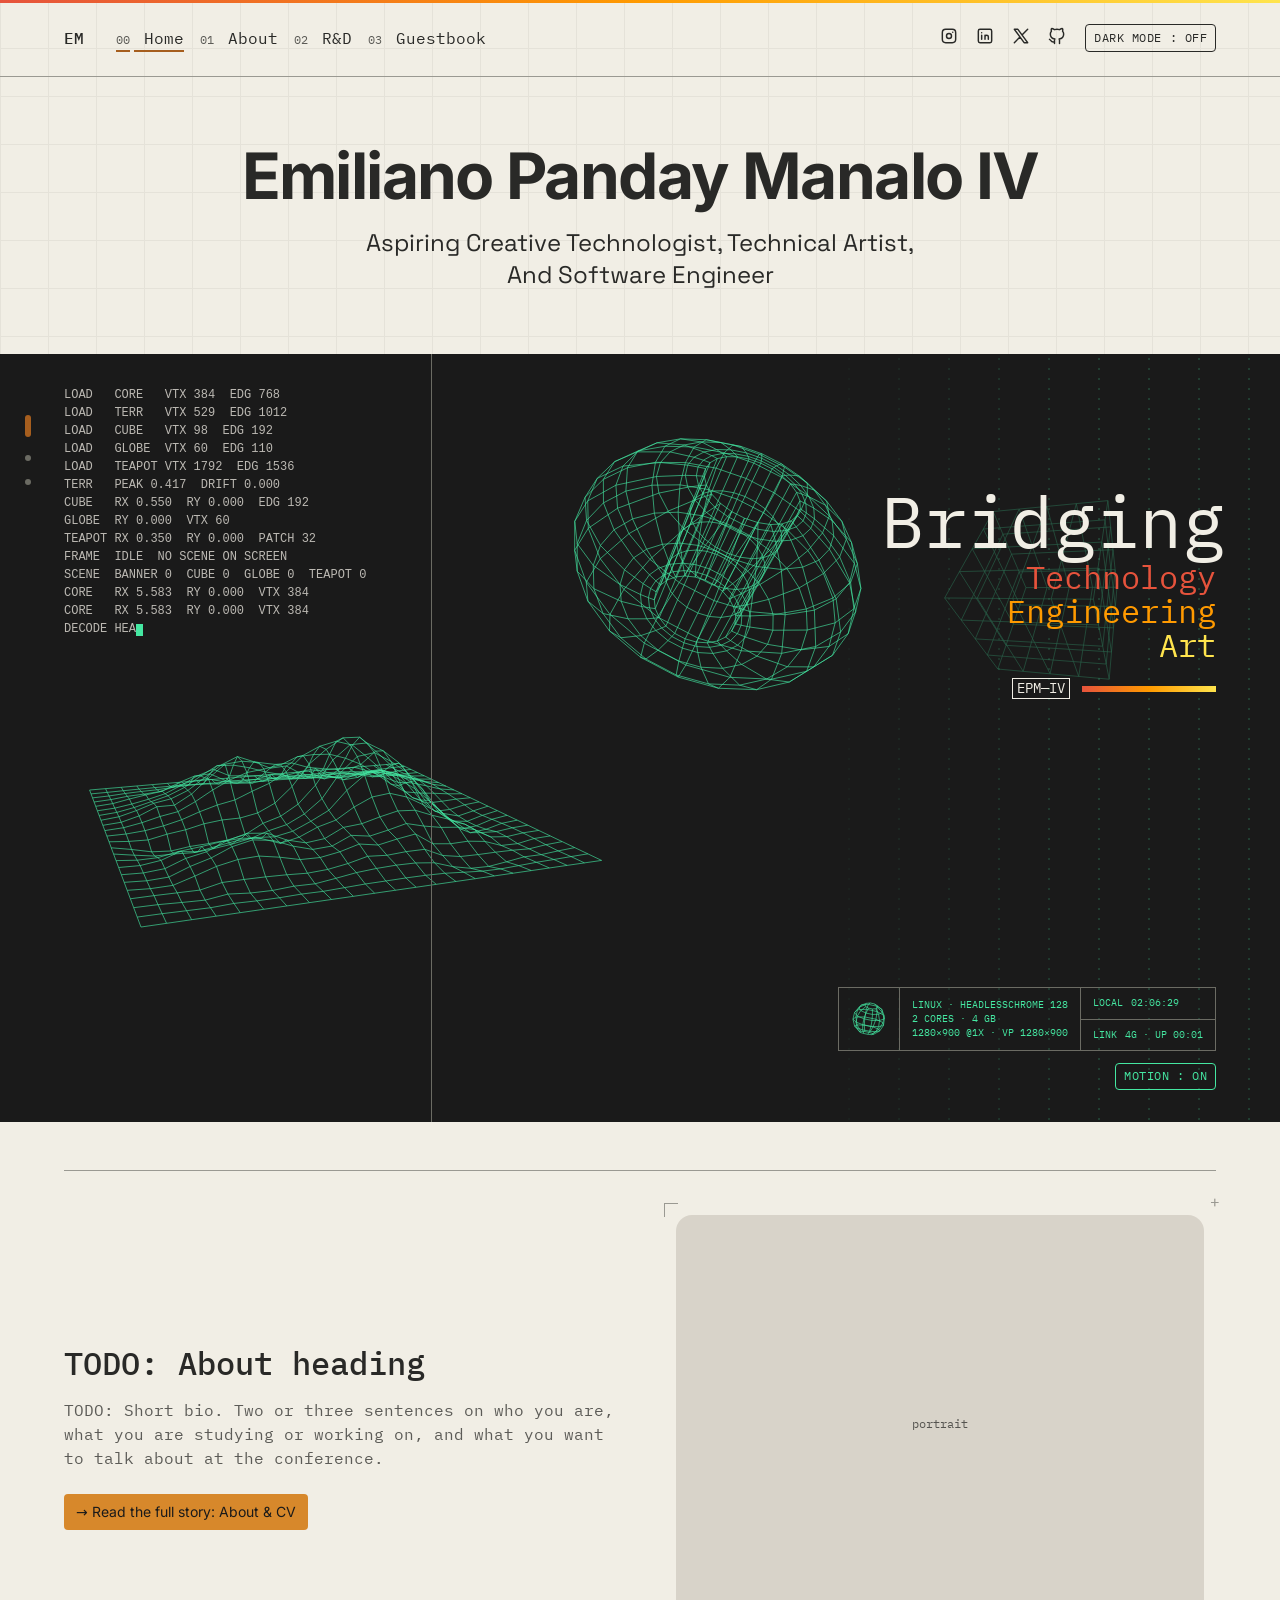
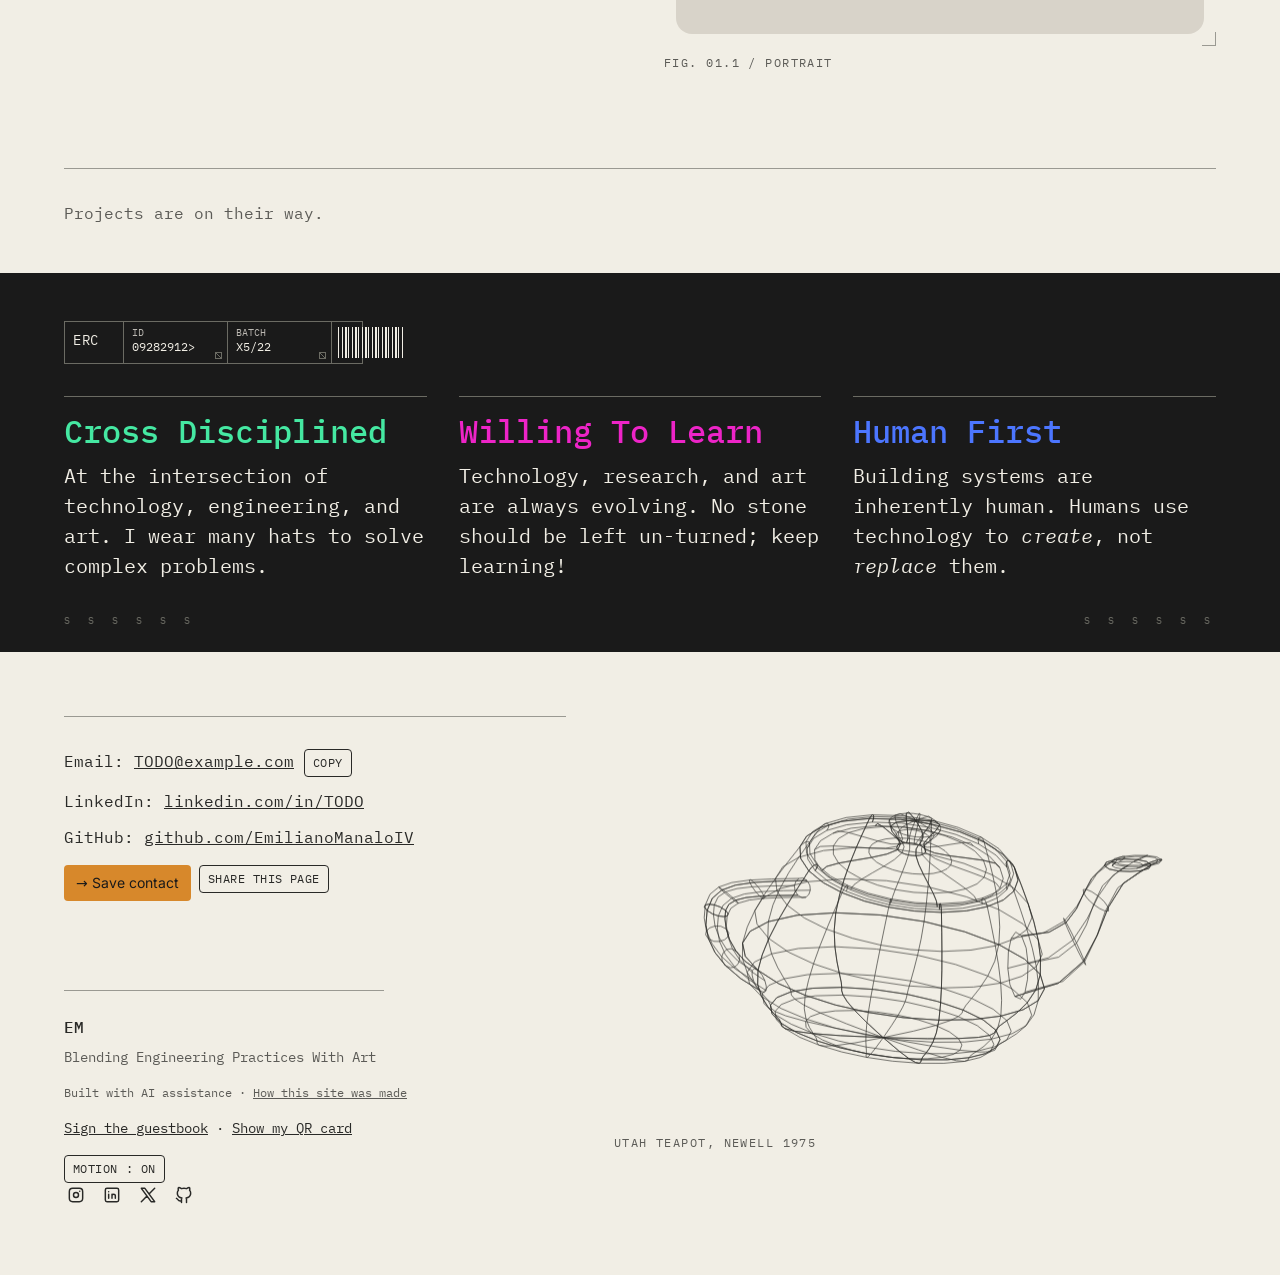
==== commit 956763f0: "Bring back the line between each home section, without the headings A plain 1px rule (aria-hidden hr" ====
--- a/index.html
+++ b/index.html
@@ -110,6 +110,7 @@
     <section id="about" class="section">
       <div class="container">
         <h2 class="visually-hidden">About</h2>
+        <hr class="section-rule" aria-hidden="true">
         <article class="card">
           <div class="card-body">
             <h3 data-text="home-about-heading">TODO: About heading</h3>
@@ -132,6 +133,7 @@
     <section id="projects" class="section">
       <div class="container">
         <h2 class="visually-hidden">Projects</h2>
+        <hr class="section-rule" aria-hidden="true">
         <!-- The build (tools/build.mjs) fills this from the Projects discussions, newest first (ADR 0006). -->
         <div class="project-list"><!-- PROJECTS --></div>
         <p class="empty-state">Projects are on their way.</p>
@@ -168,6 +170,7 @@
     <div class="container">
       <div class="footer-contact" id="contact">
         <h2 class="visually-hidden">Contact</h2>
+        <hr class="section-rule" aria-hidden="true">
         <ul class="contact-list">
           <li>Email: <a href="mailto:TODO@example.com" data-link="email" data-link-text>TODO@example.com</a> <button class="action" type="button" data-link="email" data-copy-email="TODO@example.com" aria-label="Copy email address">Copy</button></li>
           <li>LinkedIn: <a href="https://www.linkedin.com/in/TODO" data-link="linkedin" data-link-text>linkedin.com/in/TODO</a></li>
--- a/styles.css
+++ b/styles.css
@@ -1107,6 +1107,15 @@
   color: var(--color-ink);
 }
 
+/* The line between the home page's sections (ADR 0017): the rule the numbered
+   headings used to carry, without their text. A border, so high-contrast mode and
+   print keep it. */
+.section-rule {
+  margin: 0 0 var(--space-8);
+  border: 0;
+  border-top: 1px solid var(--color-rule);
+}
+
 /* High-contrast mode and print drop backgrounds, so the rule falls back to a border. */
 @media (forced-colors: active), print {
   .section-title {
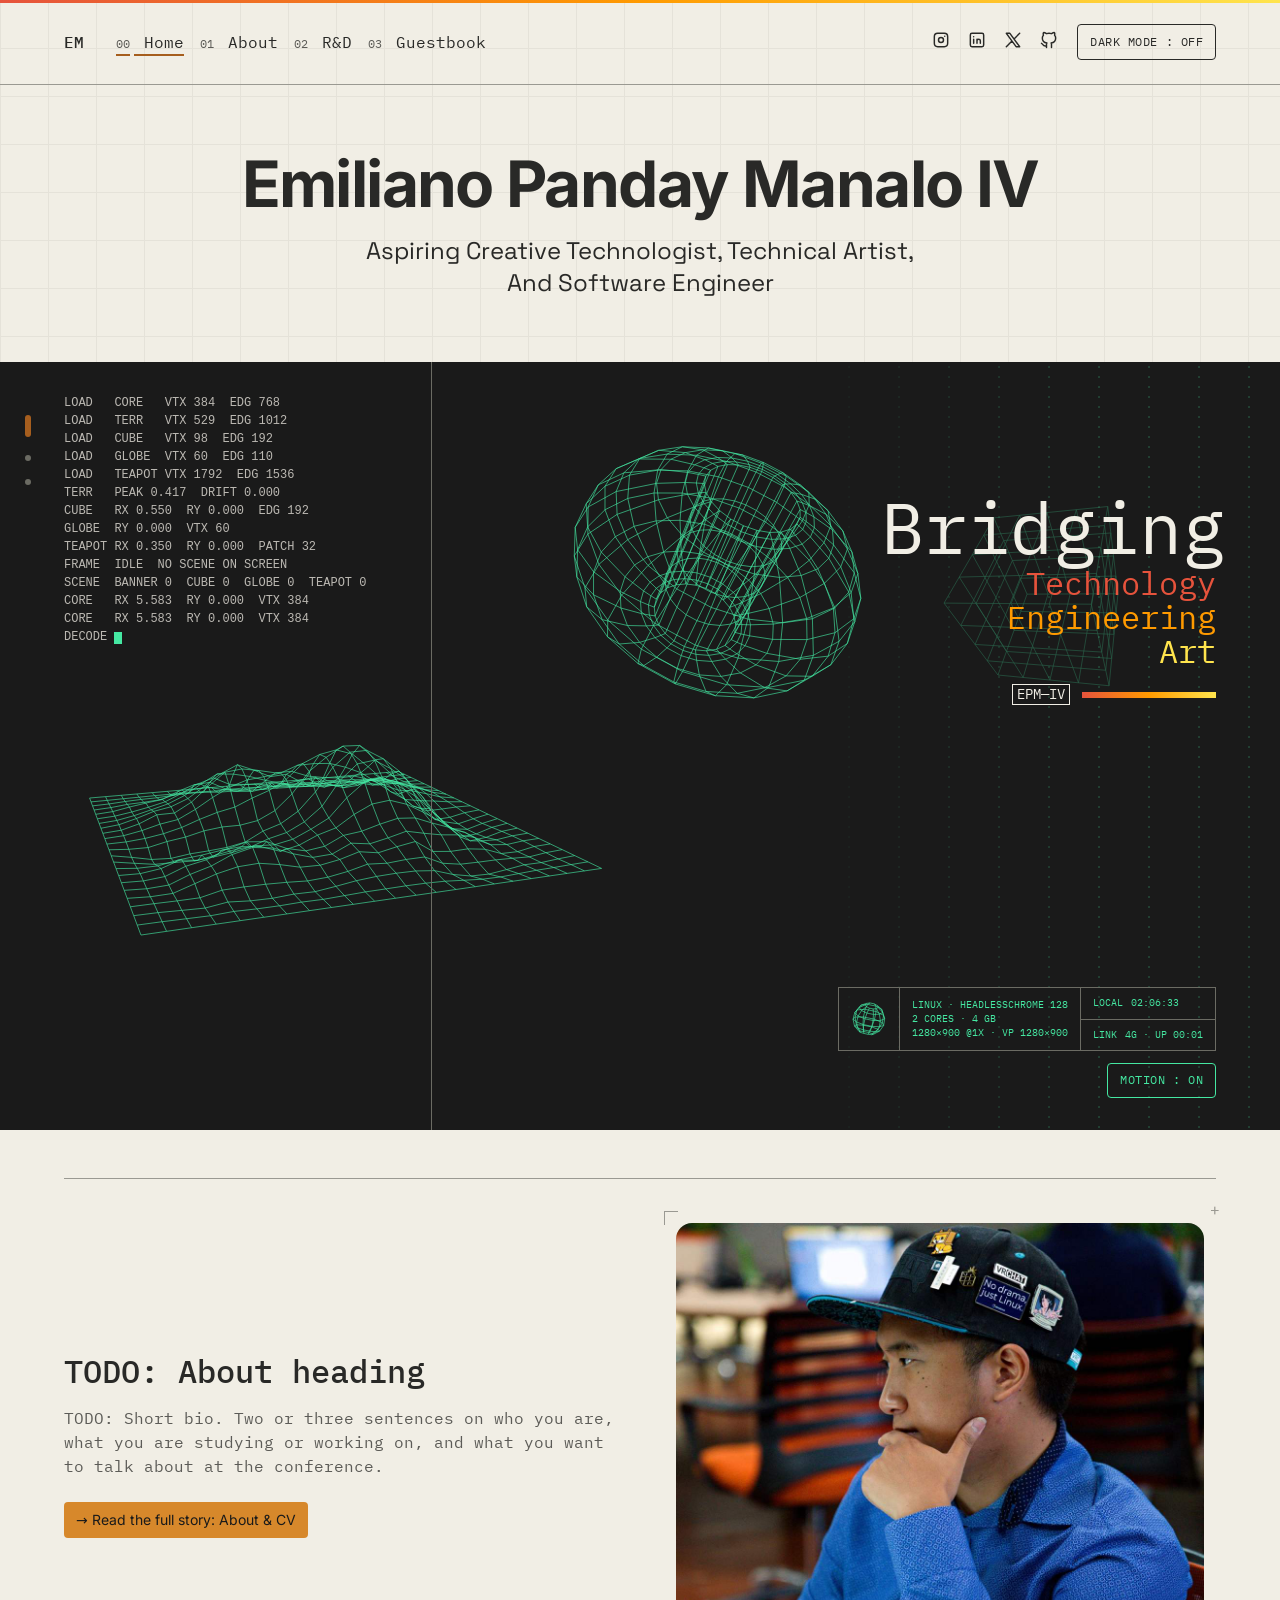
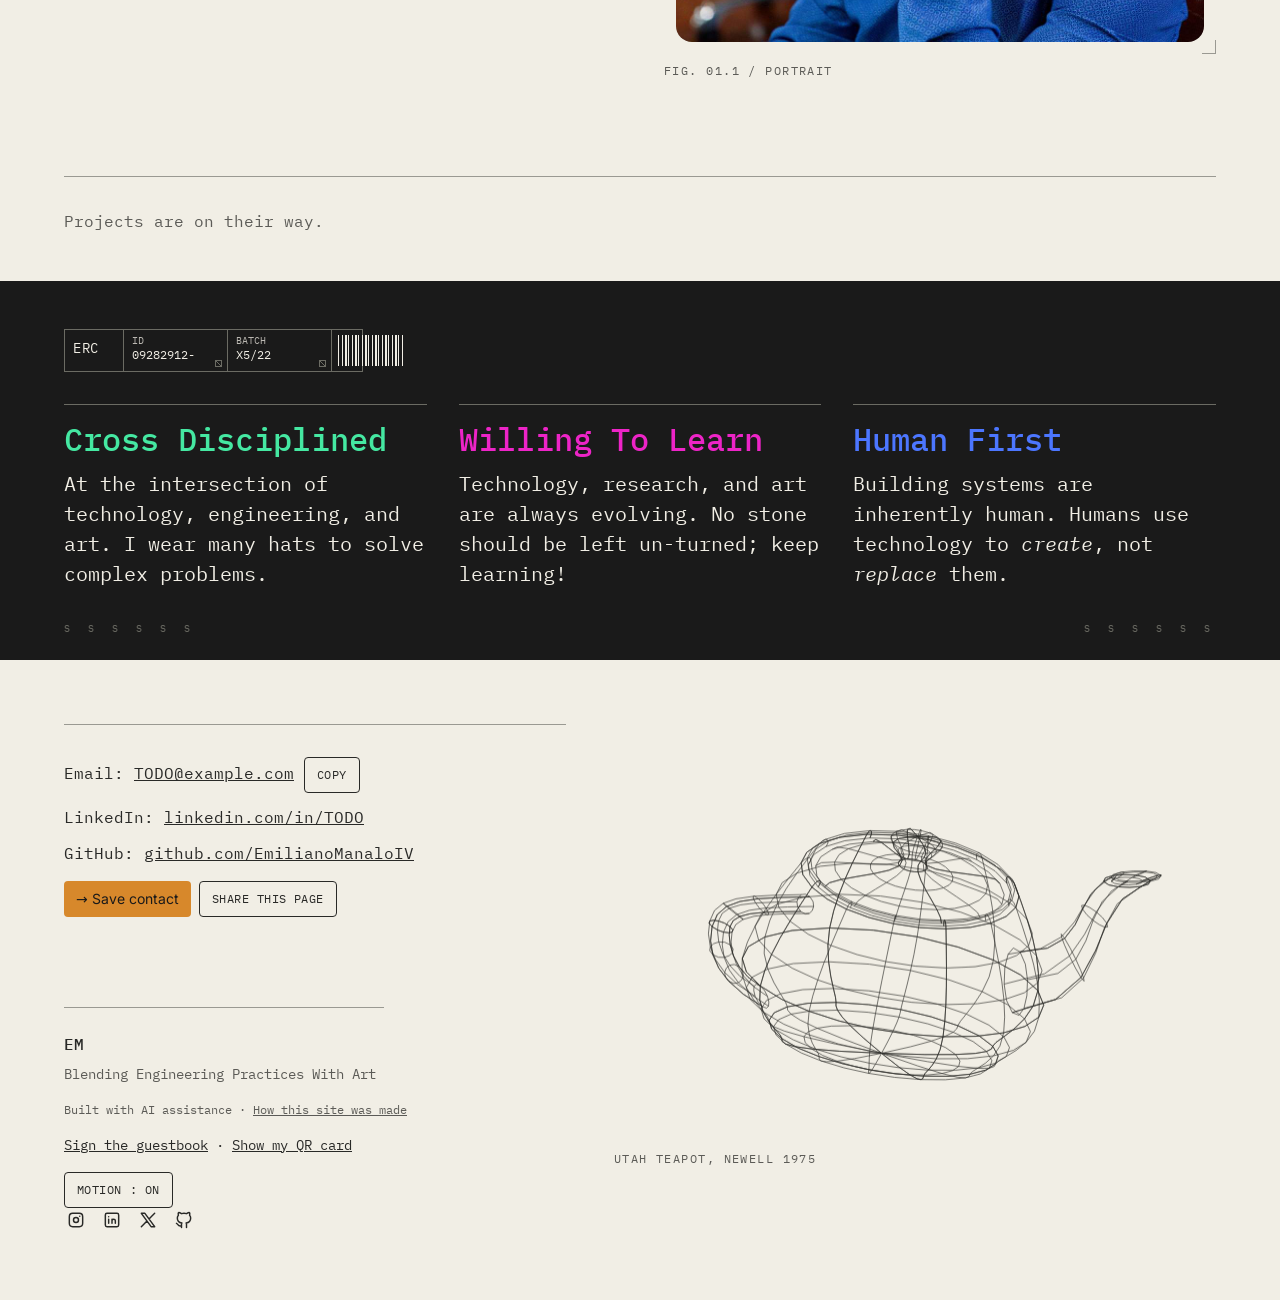
==== commit e6fa94d3: "Add my portrait to the home and About pages - assets/img/portrait.jpg: my photo cropped to the frame" ====
--- a/index.html
+++ b/index.html
@@ -121,8 +121,7 @@
           </div>
           <figure class="card-media">
             <div class="frame">
-              <!-- TODO: replace with a photo, e.g. <img src="assets/img/portrait.jpg" alt="..." width="800" height="600" loading="lazy">. -->
-              <div class="slot" aria-hidden="true">portrait</div>
+              <img src="assets/img/portrait.jpg" alt="" width="1088" height="864" loading="lazy">
             </div>
             <figcaption>FIG. 01.1 / Portrait</figcaption>
           </figure>
--- a/styles.css
+++ b/styles.css
@@ -408,7 +408,7 @@
   display: inline-flex;
   align-items: center;
   gap: var(--space-2);
-  padding: var(--space-1) var(--space-2);
+  padding: var(--space-2) var(--space-3);
   border: 1px solid currentColor;
   border-radius: var(--radius-sm);
   background: transparent;
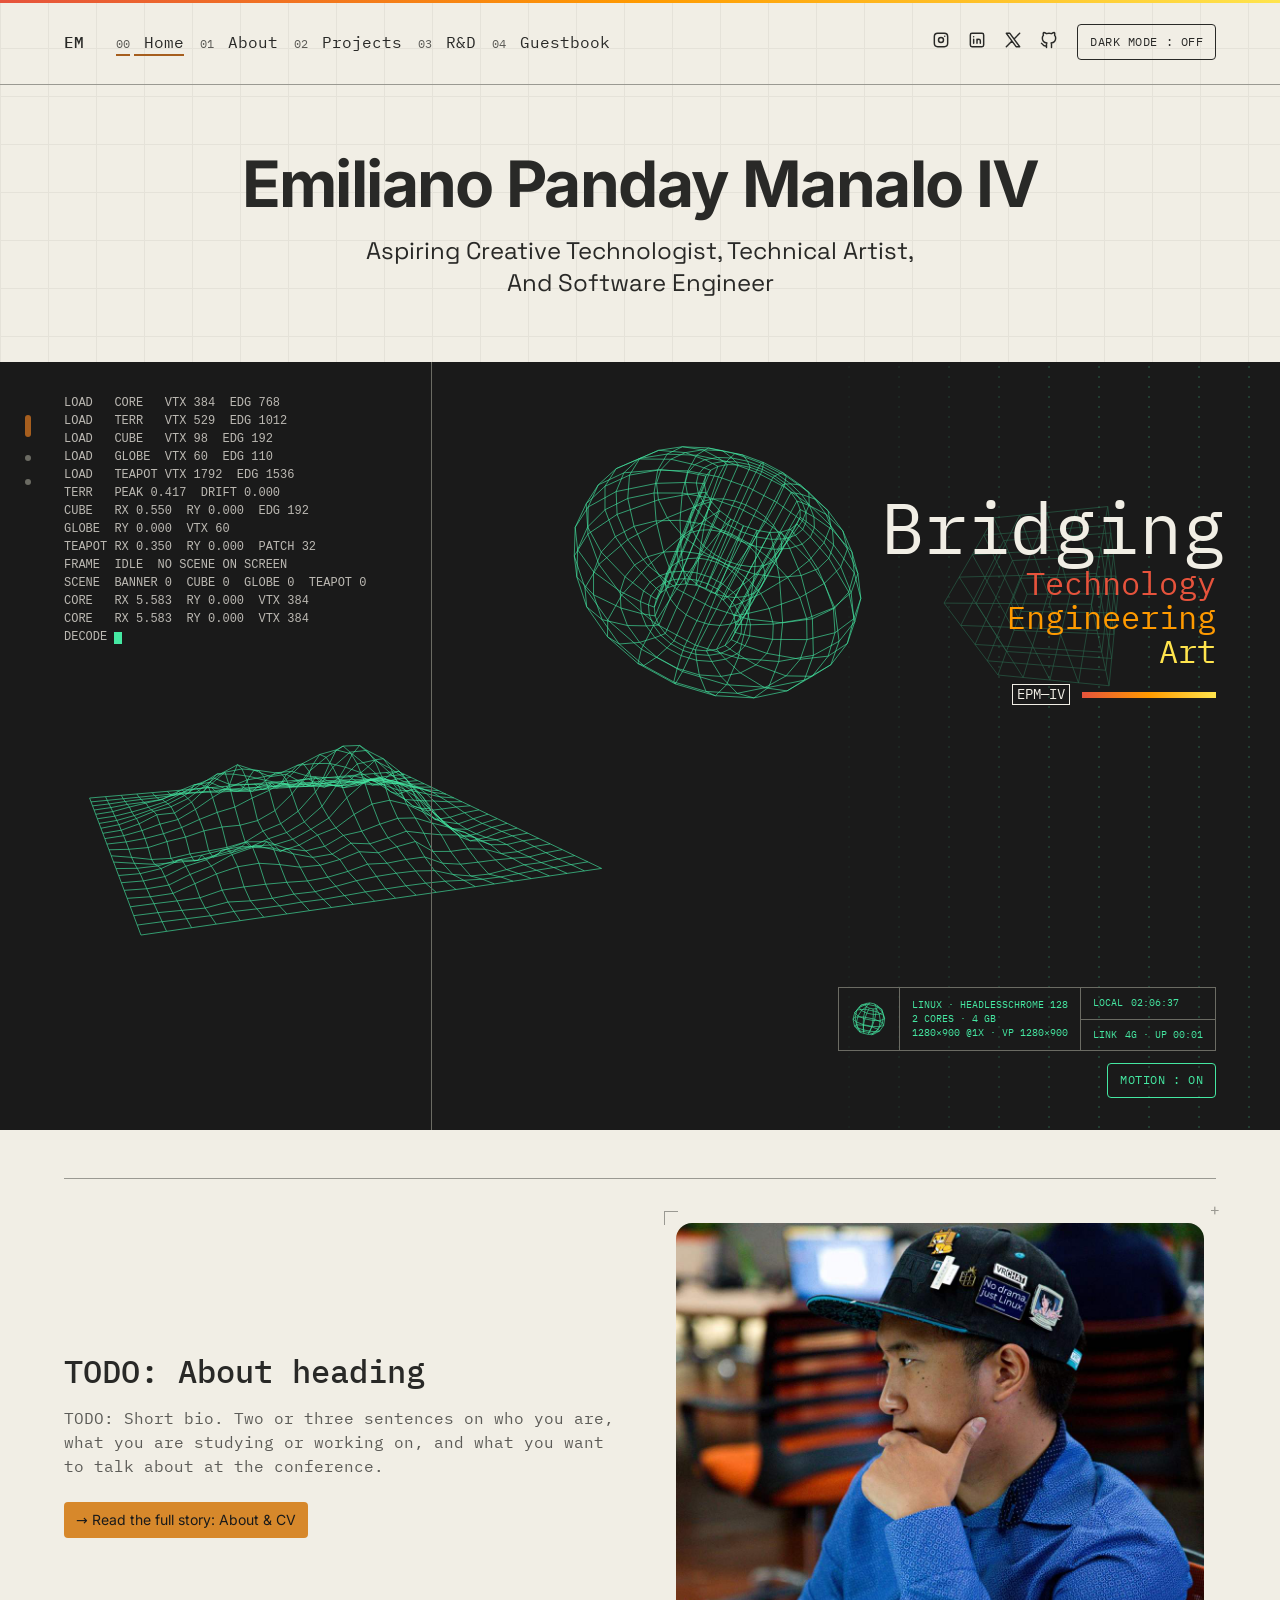
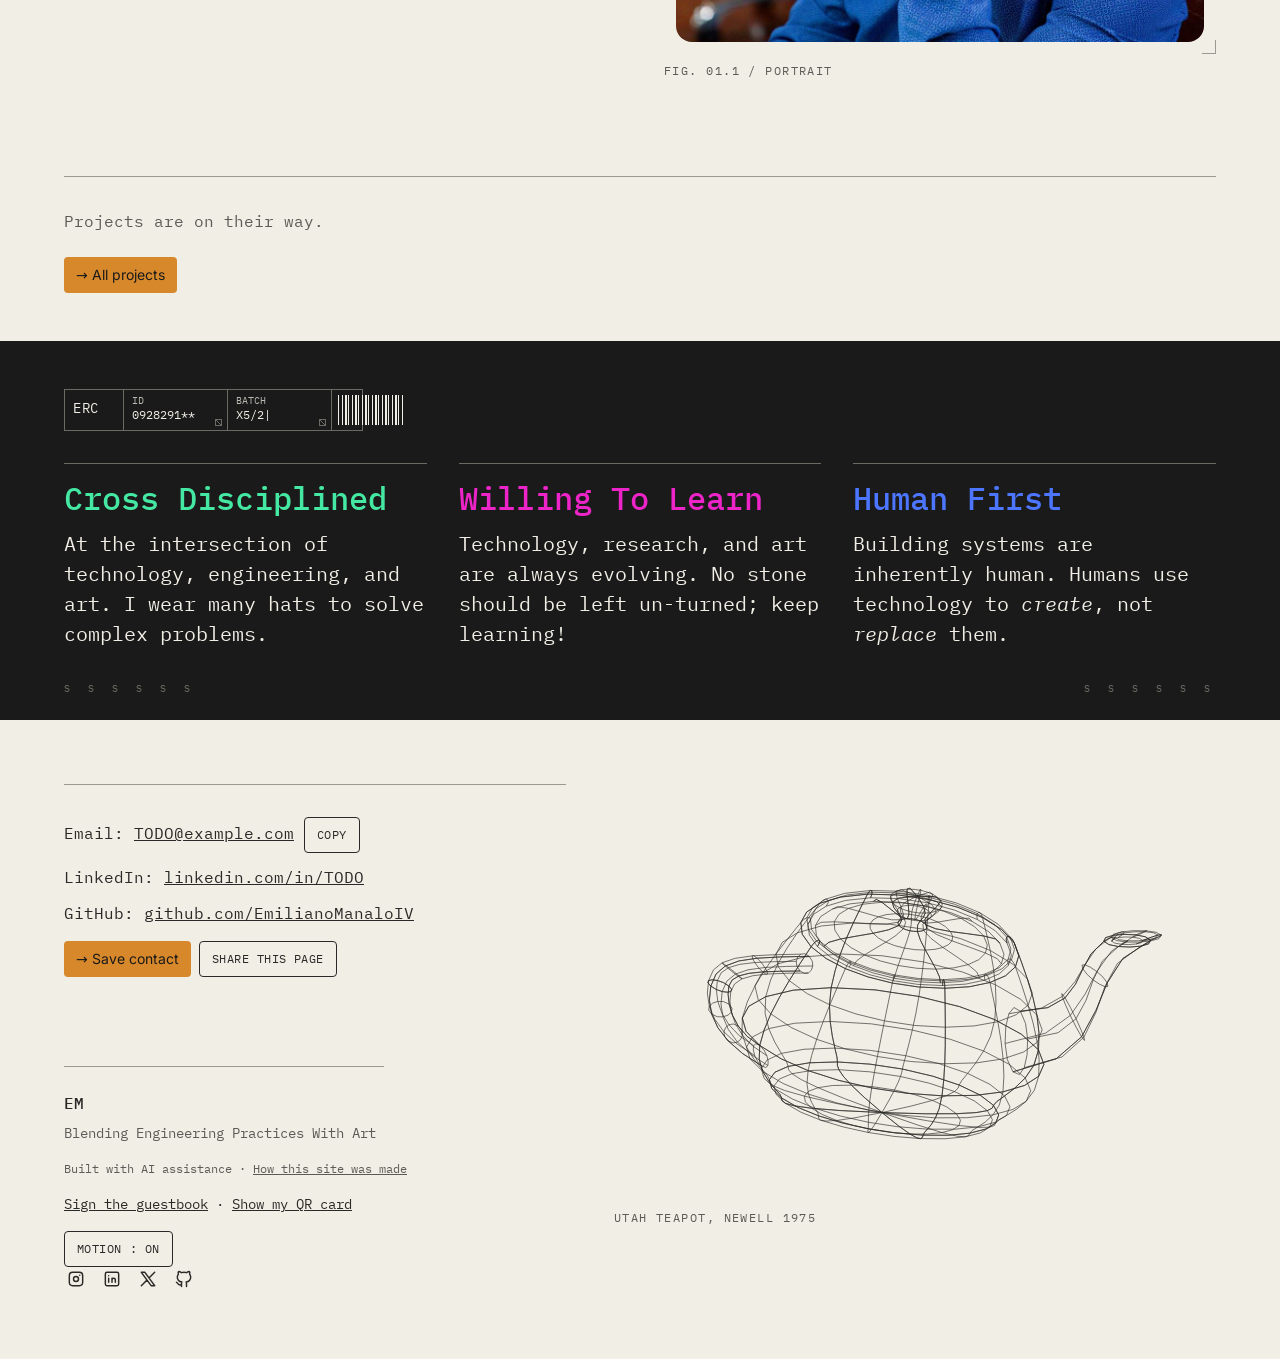
==== commit 56dfd5be: "Add a Projects page with a hands-on 4D cube (task 0002, ADR 0019) /projects/ lists every project und" ====
--- a/index.html
+++ b/index.html
@@ -38,8 +38,9 @@
         <ul class="nav-list">
           <li><a href="/" aria-current="page"><span class="nav-index" aria-hidden="true">00</span> Home</a></li>
           <li><a href="/about/"><span class="nav-index" aria-hidden="true">01</span> About</a></li>
-          <li><a href="/rd/"><span class="nav-index" aria-hidden="true">02</span> R&amp;D</a></li>
-          <li><a href="/guestbook/"><span class="nav-index" aria-hidden="true">03</span> Guestbook</a></li>
+          <li><a href="/projects/"><span class="nav-index" aria-hidden="true">02</span> Projects</a></li>
+          <li><a href="/rd/"><span class="nav-index" aria-hidden="true">03</span> R&amp;D</a></li>
+          <li><a href="/guestbook/"><span class="nav-index" aria-hidden="true">04</span> Guestbook</a></li>
         </ul>
       </nav>
       <div class="header-tools">
@@ -133,9 +134,10 @@
       <div class="container">
         <h2 class="visually-hidden">Projects</h2>
         <hr class="section-rule" aria-hidden="true">
-        <!-- The build (tools/build.mjs) fills this from the Projects discussions, newest first (ADR 0006). -->
+        <!-- The build (tools/build.mjs) fills this with the two newest Projects discussions; the rest are on /projects/ (ADR 0006, 0019). -->
         <div class="project-list"><!-- PROJECTS --></div>
         <p class="empty-state">Projects are on their way.</p>
+        <p class="all-projects"><a class="tag tag-link" href="/projects/">All projects</a></p>
       </div>
     </section>
 
--- a/styles.css
+++ b/styles.css
@@ -1418,6 +1418,11 @@
   font-size: var(--text-small);
 }
 
+/* The home page previews two projects, then this link to the rest (ADR 0019). */
+.all-projects {
+  margin-top: var(--space-6);
+}
+
 /* "Opinion" on R&D posts labelled "opinion" (ADR 0013): an outlined tag in the date
    line, so readers know a post argues a view. Ink on the page passes AA. */
 .tag-opinion {
@@ -1632,7 +1637,8 @@
 }
 
 .teapot-scene,
-.headset-scene {
+.headset-scene,
+.tesseract-scene {
   width: 100%;
   aspect-ratio: 4 / 3;
   color: var(--color-ink);
@@ -1644,13 +1650,16 @@
 }
 
 /* The headset can face any way, and its strap reaches as far up as sideways, so its
-   frame is square: the largest size that never clips at any angle. */
-.headset-scene {
+   frame is square: the largest size that never clips at any angle. The tesseract
+   turns in four dimensions, so its frame is square too (ADR 0019). */
+.headset-scene,
+.tesseract-scene {
   aspect-ratio: 1;
 }
 
 .model-teapot,
-.model-headset {
+.model-headset,
+.model-tesseract {
   max-width: 24rem;
   margin-top: var(--space-8);
 }
@@ -1667,7 +1676,7 @@
   padding-inline: var(--space-4);
 }
 
-/* A heading with a model beside it: the R&D headset. */
+/* A heading with a model beside it: the R&D headset, the Projects tesseract. */
 @media (min-width: 800px) {
   .hero-split .container {
     display: grid;
@@ -1693,15 +1702,22 @@
    Tablet: 800px and up
    ========================================================================== */
 @media (min-width: 800px) {
+  /* The five-item nav doesn't fit beside the name and tools below about 1000px; there
+     the tools wrap to a second row instead of squeezing every label (ADR 0019). */
   .site-header .container {
     flex-direction: row;
+    flex-wrap: wrap;
     align-items: center;
-    gap: var(--space-8);
+    gap: var(--space-3) var(--space-8);
   }
 
   .nav-list {
     display: flex;
     gap: var(--space-4);
+  }
+
+  .nav-list a {
+    white-space: nowrap;
   }
 
   .header-tools {
